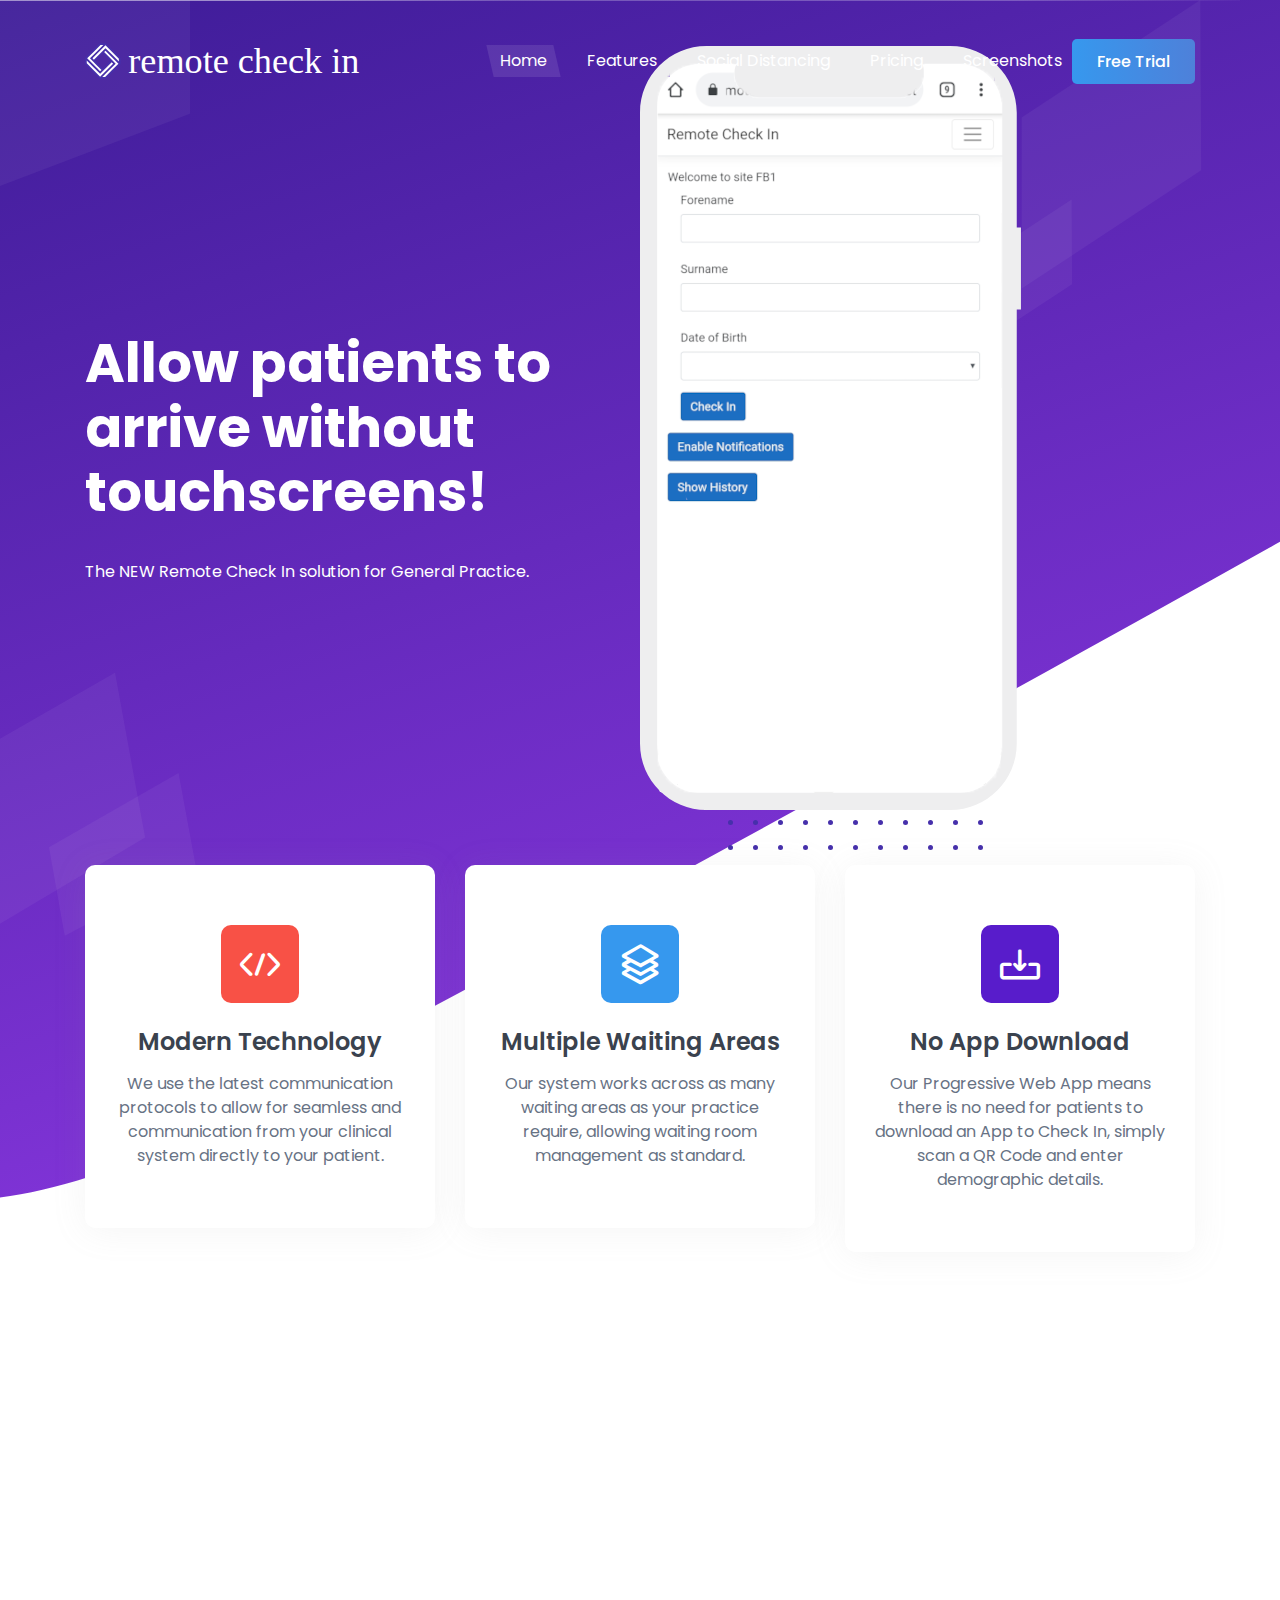
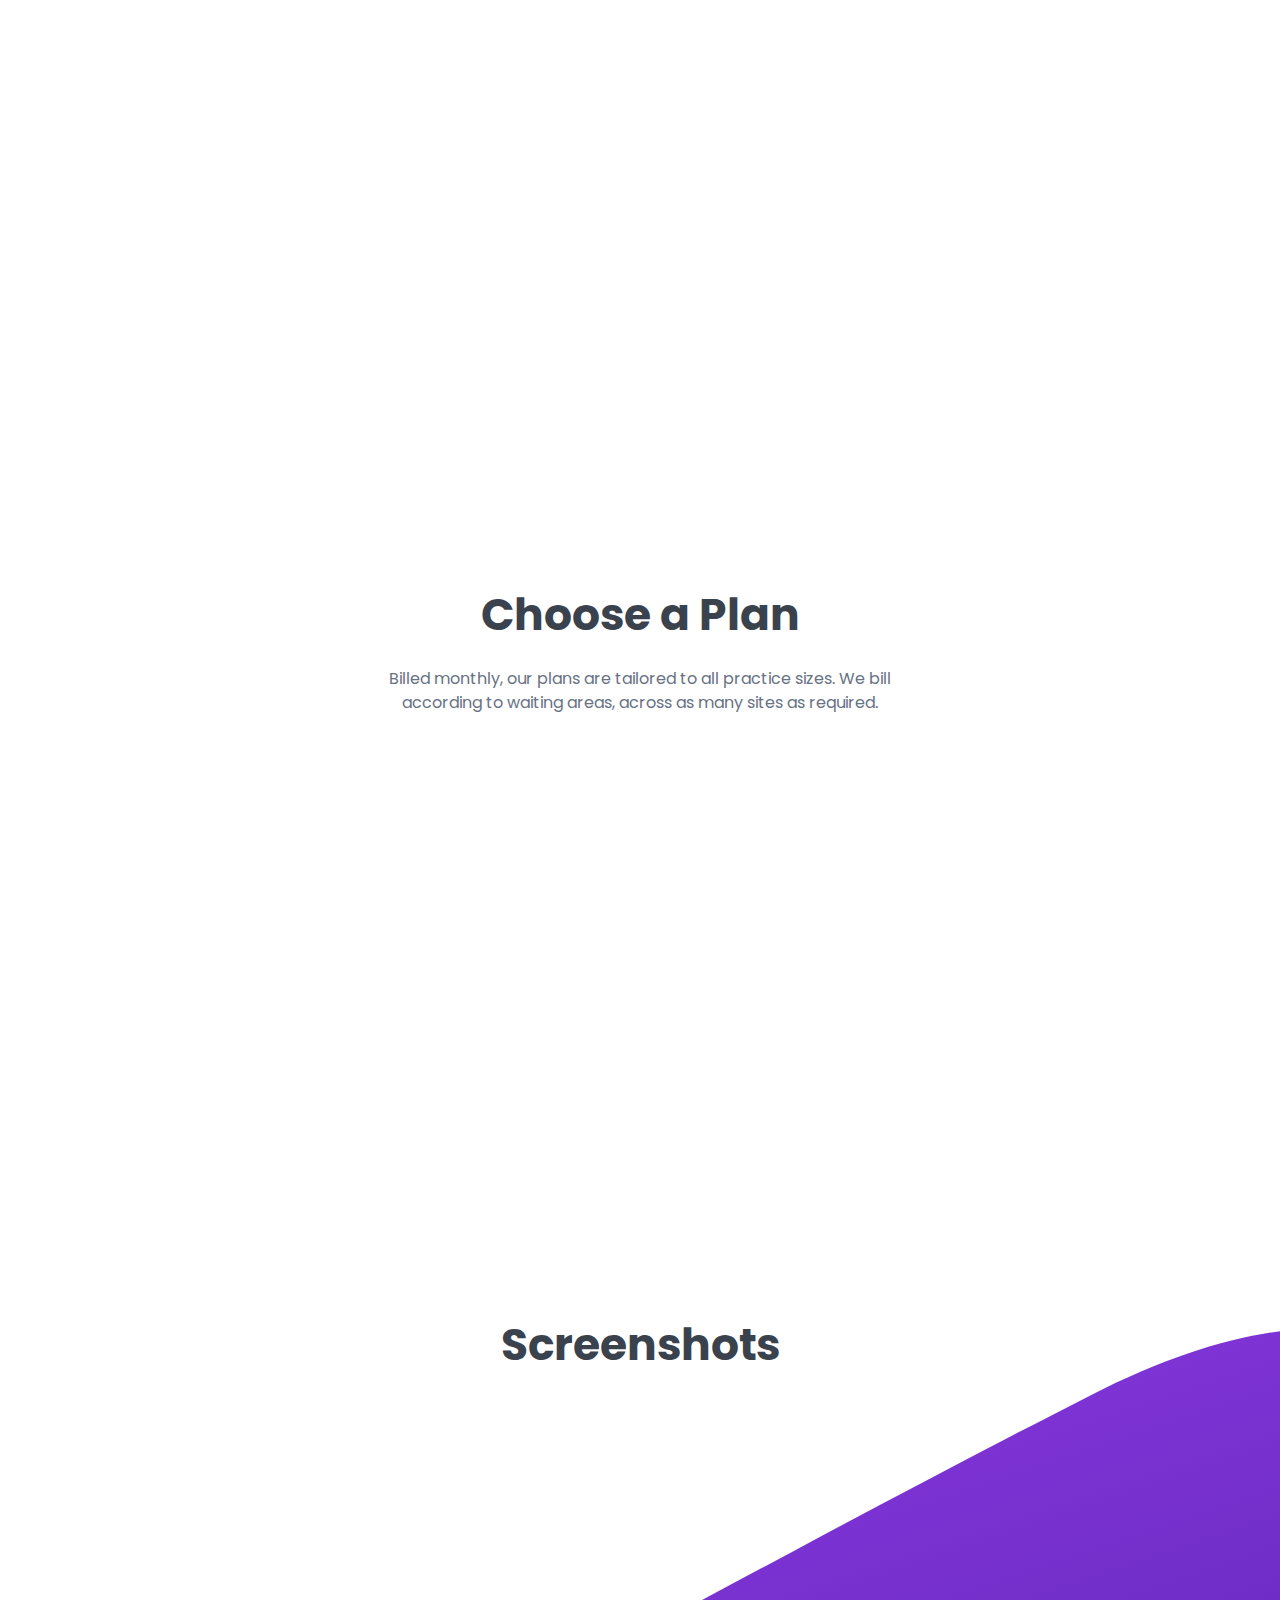
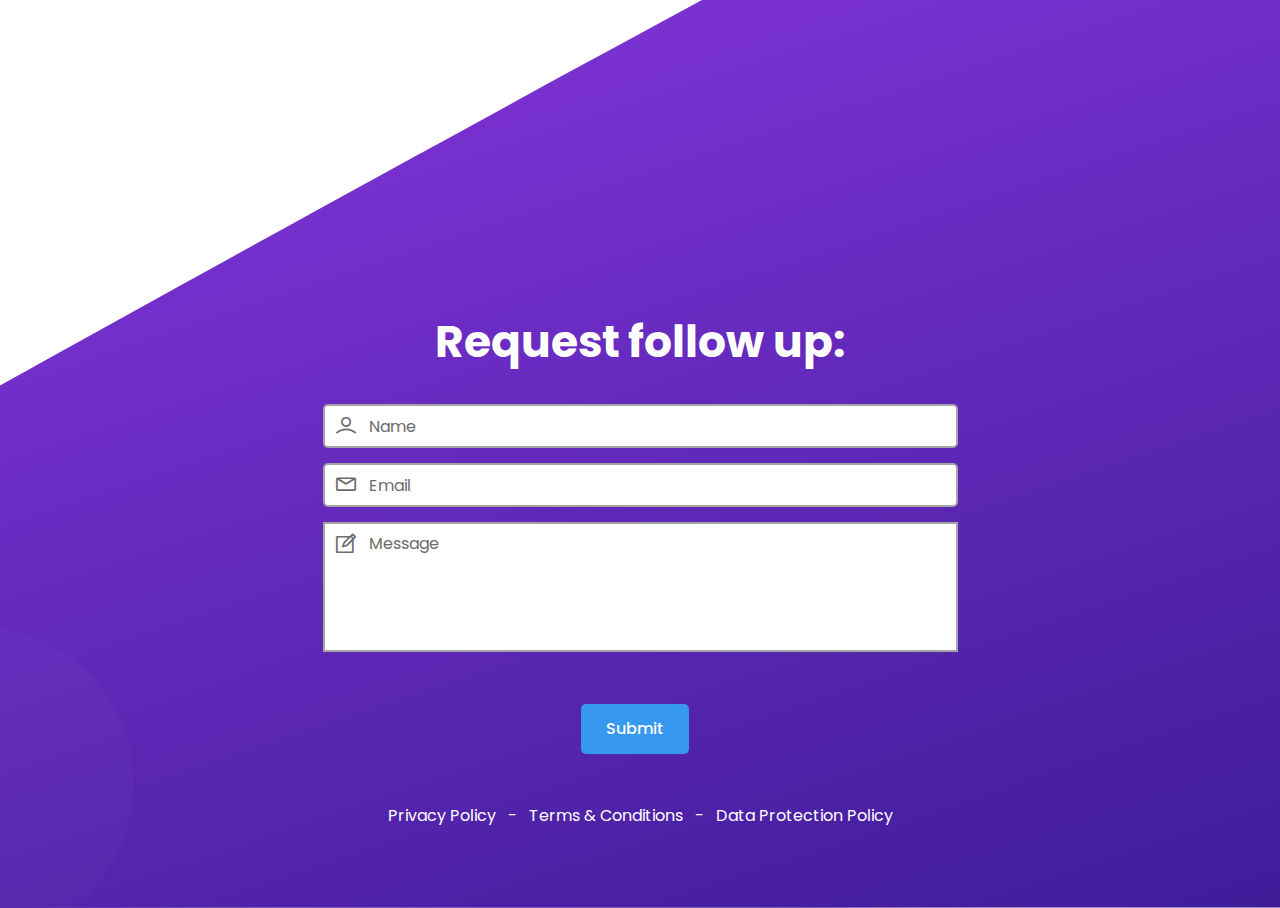
==== index.html @ 12342ebe "Free Trial Link" ====
<!doctype html>
<html class="no-js" lang="en">

<head>
    <meta charset="utf-8">

    <!--====== Title ======-->
    <title>Remote Check In</title>

    <meta name="description" content="">
    <meta name="viewport" content="width=device-width, initial-scale=1">

    <!--====== Favicon Icon ======-->
    <link rel="shortcut icon" href="assets/images/favicon.png" type="image/png">



    <!--====== Animate CSS ======-->
    <link rel="stylesheet" href="assets/css/animate.css">



    <!--====== Line Icons CSS ======-->
    <link rel="stylesheet" href="assets/css/LineIcons.css">

    <!--====== Bootstrap CSS ======-->
    <link rel="stylesheet" href="assets/css/bootstrap.4.5.2.min.css">

    <!--====== Default CSS ======-->
    <link rel="stylesheet" href="assets/css/default.css">

    <!--====== Style CSS ======-->
    <link rel="stylesheet" href="assets/css/style.css">

</head>

<body>
    <!--[if IE]>
      <p class="browserupgrade">You are using an <strong>outdated</strong> browser. Please <a href="https://browsehappy.com/">upgrade your browser</a> to improve your experience and security.</p>
    <![endif]-->
    <!--====== PRELOADER PART START ======-->

    <div class="preloader">
        <div class="loader">
            <div class="ytp-spinner">
                <div class="ytp-spinner-container">
                    <div class="ytp-spinner-rotator">
                        <div class="ytp-spinner-left">
                            <div class="ytp-spinner-circle"></div>
                        </div>
                        <div class="ytp-spinner-right">
                            <div class="ytp-spinner-circle"></div>
                        </div>
                    </div>
                </div>
            </div>
        </div>
    </div>

    <!--====== PRELOADER PART ENDS ======-->
    <!--====== HEADER PART START ======-->

    <section class="header_area">
        <div class="header_navbar">
            <div class="container">
                <div class="row">
                    <div class="col-lg-12">
                        <nav class="navbar navbar-expand-lg">
                            <a class="navbar-brand" href="index.html">
                                <img src="assets/images/LogoH_W.svg" alt="Logo">
                            </a>
                            <button class="navbar-toggler" type="button" data-toggle="collapse" data-target="#navbarSupportedContent" aria-controls="navbarSupportedContent" aria-expanded="false" aria-label="Toggle navigation">
                                <span class="toggler-icon"></span>
                                <span class="toggler-icon"></span>
                                <span class="toggler-icon"></span>
                            </button>

                            <div class="collapse navbar-collapse sub-menu-bar" id="navbarSupportedContent">
                                <ul id="nav" class="navbar-nav ml-auto">
                                    <li class="nav-item active">
                                        <a class="page-scroll" href="#home">Home</a>
                                    </li>
                                    <li class="nav-item">
                                        <a class="page-scroll" href="#features">Features</a>
                                    </li>
					                <li class="nav-item">
					                    <a class="page-scroll" href="#about">Social Distancing</a>
					                </li>
                                    <li class="nav-item">
                                        <a class="page-scroll" href="#pricing">Pricing</a>
                                    </li>
                                    <li class="nav-item">
                                        <a class="page-scroll" href="#blog">Screenshots</a>
                                    </li>
                                </ul>
                            </div> <!-- navbar collapse -->
                            <div class="navbar-btn d-none d-sm-inline-block">
                                <a class="main-btn" data-scroll-nav="0" href="https://signup.remotecheckin.co.uk" rel="nofollow">Free Trial</a>
                            </div>
                        </nav> <!-- navbar -->
                    </div>
                </div> <!-- row -->
            </div> <!-- container -->
        </div> <!-- header navbar -->

        <div id="home" class="header_hero d-lg-flex align-items-center">
            <img class="shape shape-1" src="assets/images/shape-1.svg" alt="shape">
            <img class="shape shape-2" src="assets/images/shape-2.svg" alt="shape">
            <img class="shape shape-3" src="assets/images/shape-3.svg" alt="shape">

            <div class="container">
                <div class="row align-items-center">
                    <div class="col-lg-6">
                        <div class="header_hero_content mt-45">
                            <h2 class="header_title wow fadeInLeftBig" data-wow-duration="1.3s" data-wow-delay="0.2s">Allow patients to arrive without touchscreens!</h2>
                            <p class="wow fadeInLeftBig" data-wow-duration="1.3s" data-wow-delay="0.6s">The NEW Remote Check In solution for General Practice.</p>
                        </div> <!-- header hero content -->
                    </div>
                </div> <!-- row -->
            </div> <!-- container -->
            <div class="header_image d-flex align-items-end">
                <div class="image wow fadeInRightBig" data-wow-duration="1.3s" data-wow-delay="1.8s">
                    <img src="assets/images/header_app.png" alt="header App">
                    <img src="assets/images/dots.svg" alt="dots" class="dots">
                </div> <!-- image -->
            </div> <!-- header image -->
        </div> <!-- header hero -->
    </section>

    <!--====== HEADER PART ENDS ======-->
    <!--====== FEATURES PART START ======-->

    <section id="features" class="features_area pt-35 pb-80">
        <div class="container">
            <div class="row justify-content-center">
                <div class="col-lg-4 col-md-7 col-sm-8">
                    <div class="single_features mt-30 features_1 text-center wow fadeInUp" data-wow-duration="1.3s" data-wow-delay="0.2s">
                        <div class="features_icon">
                            <i class="lni lni-code"></i>
                        </div>
                        <div class="features_content">
                            <h4 class="features_title">Modern Technology</h4>
                            <p>We use the latest communication protocols to allow for seamless and communication from your clinical system directly to your patient.</p>
                        </div>
                    </div> <!-- single featuresow -->
                </div>
                <div class="col-lg-4 col-md-7 col-sm-8">
                    <div class="single_features mt-30 features_2 text-center wow fadeInUp" data-wow-duration="1.3s" data-wow-delay="0.5s">
                        <div class="features_icon">
                            <i class="lni lni-layers"></i>
                        </div>
                        <div class="features_content">
                            <h4 class="features_title">Multiple Waiting Areas</h4>
                            <p>Our system works across as many waiting areas as your practice require, allowing waiting room management as standard.</p>
                        </div>
                    </div> <!-- single featuresow -->
                </div>
                <div class="col-lg-4 col-md-7 col-sm-8">
                    <div class="single_features mt-30 features_3 text-center wow fadeInUp" data-wow-duration="1.3s" data-wow-delay="0.9s">
                        <div class="features_icon">
                            <i class="lni lni-exit-down"></i>
                        </div>
                        <div class="features_content">
                            <h4 class="features_title">No App Download</h4>
                            <p>Our Progressive Web App means there is no need for patients to download an App to Check In, simply scan a QR Code and enter demographic details.</p>
                        </div>
                    </div> <!-- single featuresow -->
                </div>
            </div> <!-- row -->
        </div> <!-- container -->
    </section>

    <!--====== FEATURES PART ENDS ======-->
    <!--====== ABOUT PART START ======-->

    <section id="about" class="about_area pt-30 pb-80">
        <div class="container">
            <div class="row align-items-center">
                <div class="col-lg-6 col-md-9">
                    <div class="about_image mt-50 wow fadeInRightBig" data-wow-duration="1.3s" data-wow-delay="0.5s">
                        <img class="image" src="assets/images/about.png" alt="about">
                        <img class="dots" src="assets/images/dots.svg" alt="dots">
                    </div>
                </div>
                <div class="col-lg-6">
                    <div class="about_content mt-45 wow fadeInLeftBig" data-wow-duration="1.3s" data-wow-delay="0.5s">
                        <div class="section_title">
                            <h4 class="title">Advanced Social Distancing</h4>
                            <p>Our system allows patients to arrive for their appointments without touching a screen or speaking face-to-face with your reception team. We can allow patients to arrive from the comfort of their car via their mobile phone. Invite them into your waiting areas, only when they're the next patient in line to be seen!</p>
                        </div>
                    </div>
                </div>
            </div>
        </div>
    </section>

    <!--====== ABOUT PART ENDS ======-->
    <!--====== PRICNG PART START ======-->

    <section id="pricing" class="pricing_area mt-80 pt-75 pb-80">
        <div class="container">
            <div class="row justify-content-center">
                <div class="col-lg-6">
                    <div class="section_title text-center pb-25">
                        <h4 class="title">Choose a Plan</h4>
                        <p>Billed monthly, our plans are tailored to all practice sizes. We bill according to waiting areas, across as many sites as required.</p>
                    </div> <!-- section title -->
                </div>
            </div> <!-- row -->
            <div class="row justify-content-center">
                <div class="col-lg-4 col-md-8 col-sm-10">
                    <div class="single_pricing text-center pricing_color_1 mt-30 wow fadeInUp" data-wow-duration="1.3s" data-wow-delay="0.2s">
                        <div class="pricing_top_bar">
                            <h5 class="pricing_title">1 Area</h5>
                            <i class="lni lni-coffee-cup"></i>
                            <span class="price">£50/month</span>
                        </div>
                        <div class="pricing_btn">
                            <a href="#" class="main-btn main-btn-2">Get Started</a>
                        </div>
                    </div>  <!-- single pricing -->
                </div>
                <div class="col-lg-4 col-md-8 col-sm-10">
                    <div class="single_pricing text-center pricing_color_2 mt-30 wow fadeInUp" data-wow-duration="1.3s" data-wow-delay="0.5s">
                        <div class="pricing_top_bar">
                            <h5 class="pricing_title">3 Areas</h5>
                            <i class="lni lni-crown"></i>
                            <span class="price">£120/month</span>
                        </div>
                        <div class="pricing_btn">
                            <a href="#" class="main-btn main-btn-2">Get Started</a>
                        </div>
                    </div>  <!-- single pricing -->
                </div>
                <div class="col-lg-4 col-md-8 col-sm-10">
                    <div class="single_pricing text-center pricing_color_3 mt-30 wow fadeInUp" data-wow-duration="1.3s" data-wow-delay="0.8s">
                        <div class="pricing_top_bar">
                            <h5 class="pricing_title">>3 Areas</h5>
                            <i class="lni lni-diamond-alt"></i>
                            <span class="price">£150/month</span>
                        </div>
                        <div class="pricing_btn">
                            <a href="#" class="main-btn main-btn-2">Get Started</a>
                        </div>
                    </div>  <!-- single pricing -->
                </div>
            </div> <!-- row -->
        </div> <!-- container -->
    </section>

    <!--====== PRICNG PART ENDS ======-->
    <!--====== BLOG PART START ======-->

    <section id="blog" class="blog_area pt-80 pb-80">
        <div class="container">
            <div class="row justify-content-center">
                <div class="col-lg-6">
                    <div class="section_title text-center pb-25">
                        <h4 class="title">Screenshots</h4>
                    </div> <!-- section title -->
                </div>
            </div> <!-- row -->
            <div class="row justify-content-center">
                <div class="col-lg-4 col-md-8">
                    <div class="single_blog blog_1 mt-30 wow fadeInUp" data-wow-duration="1.3s" data-wow-delay="0.2s">
                        <div class="blog_image">
                            <img src="assets/images/blog-1.jpg" alt="blog">
                        </div>
                        <div class="blog_content">
                            <h4 class="blog_title"><a href="#">Pt Check In</a></h4>
                        </div>
                    </div> <!-- single blog -->
                </div>
                <div class="col-lg-4 col-md-8">
                    <div class="single_blog blog_1 mt-30 wow fadeInUp" data-wow-duration="1.3s" data-wow-delay="0.2s">
                        <div class="blog_image">
                            <img src="assets/images/blog-2.jpg" alt="blog">
                        </div>
                        <div class="blog_content">
                            <h4 class="blog_title"><a href="#">Pt Call In</a></h4>
                        </div>
                    </div> <!-- single blog -->
                </div>
                <div class="col-lg-4 col-md-8">
                    <div class="single_blog blog_1 mt-30 wow fadeInUp" data-wow-duration="1.3s" data-wow-delay="0.2s">
                        <div class="blog_image">
                            <img src="assets/images/blog-3.jpg" alt="blog">
                        </div>
                        <div class="blog_content">
                            <h4 class="blog_title"><a href="#">Reception Dashboard</a></h4>
                        </div>
                    </div> <!-- single blog -->
                </div>
            </div> <!-- row -->
        </div> <!-- container -->
    </section>

    <!--====== BLOG PART ENDS ======-->


    <!--====== FOOTER PART START ======-->

    <section id="footer" class="footer_area pt-75 pb-80">
        <div class="container">
            <div class="row justify-content-center">
                <div class="col-lg-7">
                    <div class="footer_subscribe text-center">
                        <h3 class="subscribe_title">Request follow up:</h3>
                        <div class="subscribe_form">
                            <form id="contact-form" action="https://mailthis.to/rci202101" method="post">
                                <div class="form-input mt-15">
                                    <div class="input-items default">
                                        <input type="text" placeholder="Name" name="name">
                                        <i class="lni lni-user"></i>
                                    </div>
                                </div> <!-- form input -->
                                <div class="form-input mt-15">
                                    <div class="input-items default">
                                        <input type="email" placeholder="Email" name="email">
                                        <i class="lni lni-envelope"></i>
                                    </div>
                                </div> <!-- form input -->
                                <div class="form-input mt-15">
                                    <div class="input-items default">
                                        <textarea placeholder="Message" name="message"></textarea>
                                        <i class="lni lni-pencil-alt"></i>
                                    </div>
                                </div> <!-- form input -->
                                <p class="form-message"></p>
                                <div class="form-input rounded-buttons mt-20">
                                    <!-- Custom email Subject -->
                                    <input type="hidden" name="_subject" value="Enquiry from Remote Check In Website">
                                    <!-- Redirect to a page after recaptcha -->
                                    <input type="hidden" name="_after" value="https://remotecheckin.github.io/rci-site">
                                    <!-- Honeypot (to catch comment spam bots) -->
                                    <input type="hidden" name="_honeypot" value="">
                                    <!-- Apply a custom confirmation message on the second step -->
                                    <input type="hidden" name="_confirmation" value="Thank you for your enquiry.">

                                    <button type="submit" class="main-btn rounded-three mt-20">Submit</button>
                                </div> <!-- form input -->
                            </form>
                        </div>  <!-- subscribe form -->
                    </div> <!-- footer subscribe -->
                    <!--
                        <div class="footer_social text-center mt-60">
                            <ul>
                                <li><a href="#"><span class="lni lni-facebook-filled"></span></a></li>
                                <li><a href="#"><span class="lni lni-twitter-original"></span></a></li>
                                <li><a href="#"><span class="lni lni-instagram-filled"></span></a></li>
                                <li><a href="#"><span class="lni lni-linkedin-original"></span></a></li>
                            </ul>
                        </div>
    -->
                    <div class="footer_copyright text-center mt-55">
                        <p><a href="Privacy.html" rel="nofollow">Privacy Policy</a>&nbsp;&nbsp;&nbsp;-&nbsp;&nbsp;&nbsp;<a href="Terms.html" rel="nofollow">Terms & Conditions</a>&nbsp;&nbsp;&nbsp;-&nbsp;&nbsp;&nbsp;<a href="Data.html" rel="nofollow">Data Protection Policy</a></p>
                    </div> <!-- copyright -->
                    
                </div>
            </div> <!-- row -->
        </div> <!-- container -->
    </section>

    <!--====== FOOTER PART ENDS ======-->
    <!--====== BACK TOP TOP PART START ======-->

    <a href="#" class="back-to-top"><i class="lni lni-chevron-up"></i></a>

    <!--====== BACK TOP TOP PART ENDS ======-->
    <!--====== PART START ======-->
    <!--
        <section class="">
            <div class="container">
                <div class="row">
                    <div class="col-lg-">

                    </div>
                </div>
            </div>
        </section>
    -->
    <!--====== PART ENDS ======-->
    <!--====== Jquery js ======-->
    <script src="assets/js/vendor/jquery-1.12.4.min.js"></script>
    <script src="assets/js/vendor/modernizr-3.7.1.min.js"></script>

    <!--====== Bootstrap js ======-->
    <script src="assets/js/popper.min.js"></script>
    <script src="assets/js/bootstrap.4.5.2.min.js"></script>


    <!--====== Scrolling Nav js ======-->
    <script src="assets/js/jquery.easing.min.js"></script>
    <script src="assets/js/scrolling-nav.js"></script>

    <!--====== wow js ======-->
    <script src="assets/js/wow.min.js"></script>

    <!--====== Main js ======-->
    <script src="assets/js/main.js"></script>

</body>

</html>
---- assets/css/default.css ----
/* Deafult Margin & Padding */
/*-- Margin Top --*/
.mt-5 {
	margin-top: 5px;
}
.mt-10 {
	margin-top: 10px;
}
.mt-15 {
	margin-top: 15px;
}
.mt-20 {
	margin-top: 20px;
}
.mt-25 {
	margin-top: 25px;
}
.mt-30 {
	margin-top: 30px;
}
.mt-35 {
	margin-top: 35px;
}
.mt-40 {
	margin-top: 40px;
}
.mt-45 {
	margin-top: 45px;
}
.mt-50 {
	margin-top: 50px;
}
.mt-55 {
	margin-top: 55px;
}
.mt-60 {
	margin-top: 60px;
}
.mt-65 {
	margin-top: 65px;
}
.mt-70 {
	margin-top: 70px;
}
.mt-75 {
	margin-top: 75px;
}
.mt-80 {
	margin-top: 80px;
}
.mt-85 {
	margin-top: 85px;
}
.mt-90 {
	margin-top: 90px;
}
.mt-95 {
	margin-top: 95px;
}
.mt-100 {
	margin-top: 100px;
}
.mt-105 {
	margin-top: 105px;
}
.mt-110 {
	margin-top: 110px;
}
.mt-115 {
	margin-top: 115px;
}
.mt-120 {
	margin-top: 120px;
}
.mt-125 {
	margin-top: 125px;
}
.mt-130 {
	margin-top: 130px;
}
.mt-135 {
	margin-top: 135px;
}
.mt-140 {
	margin-top: 140px;
}
.mt-145 {
	margin-top: 145px;
}
.mt-150 {
	margin-top: 150px;
}
.mt-155 {
	margin-top: 155px;
}
.mt-160 {
	margin-top: 160px;
}
.mt-165 {
	margin-top: 165px;
}
.mt-170 {
	margin-top: 170px;
}
.mt-175 {
	margin-top: 175px;
}
.mt-180 {
	margin-top: 180px;
}
.mt-185 {
	margin-top: 185px;
}
.mt-190 {
	margin-top: 190px;
}
.mt-195 {
	margin-top: 195px;
}
.mt-200 {
	margin-top: 200px;
}
/*-- Margin Bottom --*/

.mb-5 {
	margin-bottom: 5px;
}
.mb-10 {
	margin-bottom: 10px;
}
.mb-15 {
	margin-bottom: 15px;
}
.mb-20 {
	margin-bottom: 20px;
}
.mb-25 {
	margin-bottom: 25px;
}
.mb-30 {
	margin-bottom: 30px;
}
.mb-35 {
	margin-bottom: 35px;
}
.mb-40 {
	margin-bottom: 40px;
}
.mb-45 {
	margin-bottom: 45px;
}
.mb-50 {
	margin-bottom: 50px;
}
.mb-55 {
	margin-bottom: 55px;
}
.mb-60 {
	margin-bottom: 60px;
}
.mb-65 {
	margin-bottom: 65px;
}
.mb-70 {
	margin-bottom: 70px;
}
.mb-75 {
	margin-bottom: 75px;
}
.mb-80 {
	margin-bottom: 80px;
}
.mb-85 {
	margin-bottom: 85px;
}
.mb-90 {
	margin-bottom: 90px;
}
.mb-95 {
	margin-bottom: 95px;
}
.mb-100 {
	margin-bottom: 100px;
}
.mb-105 {
	margin-bottom: 105px;
}
.mb-110 {
	margin-bottom: 110px;
}
.mb-115 {
	margin-bottom: 115px;
}
.mb-120 {
	margin-bottom: 120px;
}
.mb-125 {
	margin-bottom: 125px;
}
.mb-130 {
	margin-bottom: 130px;
}
.mb-135 {
	margin-bottom: 135px;
}
.mb-140 {
	margin-bottom: 140px;
}
.mb-145 {
	margin-bottom: 145px;
}
.mb-150 {
	margin-bottom: 150px;
}
.mb-155 {
	margin-bottom: 155px;
}
.mb-160 {
	margin-bottom: 160px;
}
.mb-165 {
	margin-bottom: 165px;
}
.mb-170 {
	margin-bottom: 170px;
}
.mb-175 {
	margin-bottom: 175px;
}
.mb-180 {
	margin-bottom: 180px;
}
.mb-185 {
	margin-bottom: 185px;
}
.mb-190 {
	margin-bottom: 190px;
}
.mb-195 {
	margin-bottom: 195px;
}
.mb-200 {
	margin-bottom: 200px;
}
/*-- margin left --*/
.ml-5 {
	margin-left: 5px;
}
.ml-10 {
	margin-left: 10px;
}
.ml-15 {
	margin-left: 15px;
}
.ml-20 {
	margin-left: 20px;
}
.ml-25 {
	margin-left: 25px;
}
.ml-30 {
	margin-left: 30px;
}
.ml-35 {
	margin-left: 35px;
}
.ml-40 {
	margin-left: 40px;
}
.ml-45 {
	margin-left: 45px;
}
.ml-50 {
	margin-left: 50px;
}
.ml-55 {
	margin-left: 55px;
}
.ml-60 {
	margin-left: 60px;
}
.ml-65 {
	margin-left: 65px;
}
.ml-70 {
	margin-left: 70px;
}
.ml-75 {
	margin-left: 75px;
}
.ml-80 {
	margin-left: 80px;
}
.ml-85 {
	margin-left: 85px;
}
.ml-90 {
	margin-left: 90px;
}
.ml-95 {
	margin-left: 95px;
}
.ml-100 {
	margin-left: 100px;
}
.ml-105 {
	margin-left: 105px;
}
.ml-110 {
	margin-left: 110px;
}
.ml-115 {
	margin-left: 115px;
}
.ml-120 {
	margin-left: 120px;
}
.ml-125 {
	margin-left: 125px;
}
.ml-130 {
	margin-left: 130px;
}
.ml-135 {
	margin-left: 135px;
}
.ml-140 {
	margin-left: 140px;
}
.ml-145 {
	margin-left: 145px;
}
.ml-150 {
	margin-left: 150px;
}
.ml-155 {
	margin-left: 155px;
}
.ml-160 {
	margin-left: 160px;
}
.ml-165 {
	margin-left: 165px;
}
.ml-170 {
	margin-left: 170px;
}
.ml-175 {
	margin-left: 175px;
}
.ml-180 {
	margin-left: 180px;
}
.ml-185 {
	margin-left: 185px;
}
.ml-190 {
	margin-left: 190px;
}
.ml-195 {
	margin-left: 195px;
}
.ml-200 {
	margin-left: 200px;
}
/*-- margin right --*/
.mr-5 {
	margin-right: 5px;
}
.mr-10 {
	margin-right: 10px;
}
.mr-15 {
	margin-right: 15px;
}
.mr-20 {
	margin-right: 20px;
}
.mr-25 {
	margin-right: 25px;
}
.mr-30 {
	margin-right: 30px;
}
.mr-35 {
	margin-right: 35px;
}
.mr-40 {
	margin-right: 40px;
}
.mr-45 {
	margin-right: 45px;
}
.mr-50 {
	margin-right: 50px;
}
.mr-55 {
	margin-right: 55px;
}
.mr-60 {
	margin-right: 60px;
}
.mr-65 {
	margin-right: 65px;
}
.mr-70 {
	margin-right: 70px;
}
.mr-75 {
	margin-right: 75px;
}
.mr-80 {
	margin-right: 80px;
}
.mr-85 {
	margin-right: 85px;
}
.mr-90 {
	margin-right: 90px;
}
.mr-95 {
	margin-right: 95px;
}
.mr-100 {
	margin-right: 100px;
}
.mr-105 {
	margin-right: 105px;
}
.mr-110 {
	margin-right: 110px;
}
.mr-115 {
	margin-right: 115px;
}
.mr-120 {
	margin-right: 120px;
}
.mr-125 {
	margin-right: 125px;
}
.mr-130 {
	margin-right: 130px;
}
.mr-135 {
	margin-right: 135px;
}
.mr-140 {
	margin-right: 140px;
}
.mr-145 {
	margin-right: 145px;
}
.mr-150 {
	margin-right: 150px;
}
.mr-155 {
	margin-right: 155px;
}
.mr-160 {
	margin-right: 160px;
}
.mr-165 {
	margin-right: 165px;
}
.mr-170 {
	margin-right: 170px;
}
.mr-175 {
	margin-right: 175px;
}
.mr-180 {
	margin-right: 180px;
}
.mr-185 {
	margin-right: 185px;
}
.mr-190 {
	margin-right: 190px;
}
.mr-195 {
	margin-right: 195px;
}
.mr-200 {
	margin-right: 200px;
}


/*-- Padding Top --*/

.pt-5 {
	padding-top: 5px;
}
.pt-10 {
	padding-top: 10px;
}
.pt-15 {
	padding-top: 15px;
}
.pt-20 {
	padding-top: 20px;
}
.pt-25 {
	padding-top: 25px;
}
.pt-30 {
	padding-top: 30px;
}
.pt-35 {
	padding-top: 35px;
}
.pt-40 {
	padding-top: 40px;
}
.pt-45 {
	padding-top: 45px;
}
.pt-50 {
	padding-top: 50px;
}
.pt-55 {
	padding-top: 55px;
}
.pt-60 {
	padding-top: 60px;
}
.pt-65 {
	padding-top: 65px;
}
.pt-70 {
	padding-top: 70px;
}
.pt-75 {
	padding-top: 75px;
}
.pt-80 {
	padding-top: 80px;
}
.pt-85 {
	padding-top: 85px;
}
.pt-90 {
	padding-top: 90px;
}
.pt-95 {
	padding-top: 95px;
}
.pt-100 {
	padding-top: 100px;
}
.pt-105 {
	padding-top: 105px;
}
.pt-110 {
	padding-top: 110px;
}
.pt-115 {
	padding-top: 115px;
}
.pt-120 {
	padding-top: 120px;
}
.pt-125 {
	padding-top: 125px;
}
.pt-130 {
	padding-top: 130px;
}
.pt-135 {
	padding-top: 135px;
}
.pt-140 {
	padding-top: 140px;
}
.pt-145 {
	padding-top: 145px;
}
.pt-150 {
	padding-top: 150px;
}
.pt-155 {
	padding-top: 155px;
}
.pt-160 {
	padding-top: 160px;
}
.pt-165 {
	padding-top: 165px;
}
.pt-170 {
	padding-top: 170px;
}
.pt-175 {
	padding-top: 175px;
}
.pt-180 {
	padding-top: 180px;
}
.pt-185 {
	padding-top: 185px;
}
.pt-190 {
	padding-top: 190px;
}
.pt-195 {
	padding-top: 195px;
}
.pt-200 {
	padding-top: 200px;
}
/*-- Padding Bottom --*/

.pb-5 {
	padding-bottom: 5px;
}
.pb-10 {
	padding-bottom: 10px;
}
.pb-15 {
	padding-bottom: 15px;
}
.pb-20 {
	padding-bottom: 20px;
}
.pb-25 {
	padding-bottom: 25px;
}
.pb-30 {
	padding-bottom: 30px;
}
.pb-35 {
	padding-bottom: 35px;
}
.pb-40 {
	padding-bottom: 40px;
}
.pb-45 {
	padding-bottom: 45px;
}
.pb-50 {
	padding-bottom: 50px;
}
.pb-55 {
	padding-bottom: 55px;
}
.pb-60 {
	padding-bottom: 60px;
}
.pb-65 {
	padding-bottom: 65px;
}
.pb-70 {
	padding-bottom: 70px;
}
.pb-75 {
	padding-bottom: 75px;
}
.pb-80 {
	padding-bottom: 80px;
}
.pb-85 {
	padding-bottom: 85px;
}
.pb-90 {
	padding-bottom: 90px;
}
.pb-95 {
	padding-bottom: 95px;
}
.pb-100 {
	padding-bottom: 100px;
}
.pb-105 {
	padding-bottom: 105px;
}
.pb-110 {
	padding-bottom: 110px;
}
.pb-115 {
	padding-bottom: 115px;
}
.pb-120 {
	padding-bottom: 120px;
}
.pb-125 {
	padding-bottom: 125px;
}
.pb-130 {
	padding-bottom: 130px;
}
.pb-135 {
	padding-bottom: 135px;
}
.pb-140 {
	padding-bottom: 140px;
}
.pb-145 {
	padding-bottom: 145px;
}
.pb-150 {
	padding-bottom: 150px;
}
.pb-155 {
	padding-bottom: 155px;
}
.pb-160 {
	padding-bottom: 160px;
}
.pb-165 {
	padding-bottom: 165px;
}
.pb-170 {
	padding-bottom: 170px;
}
.pb-175 {
	padding-bottom: 175px;
}
.pb-180 {
	padding-bottom: 180px;
}
.pb-185 {
	padding-bottom: 185px;
}
.pb-190 {
	padding-bottom: 190px;
}
.pb-195 {
	padding-bottom: 195px;
}
.pb-200 {
	padding-bottom: 200px;
}

/*-- Padding left --*/

.pl-0 {
	padding-left: 0px;
}
.pl-5 {
	padding-left: 5px;
}
.pl-10 {
	padding-left: 10px;
}
.pl-15 {
	padding-left: 15px;
}
.pl-20 {
	padding-left: 20px;
}
.pl-25 {
	padding-left: 25px;
}
.pl-30 {
	padding-left: 30px;
}
.pl-35 {
	padding-left: 35px;
}
.pl-40 {
	padding-left: 40px;
}
.pl-45 {
	padding-left: 45px;
}
.pl-50 {
	padding-left: 50px;
}
.pl-55 {
	padding-left: 55px;
}
.pl-60 {
	padding-left: 60px;
}
.pl-65 {
	padding-left: 65px;
}
.pl-70 {
	padding-left: 70px;
}
.pl-75 {
	padding-left: 75px;
}
.pl-80 {
	padding-left: 80px;
}
.pl-85 {
	padding-left: 85px;
}
.pl-90 {
	padding-left: 90px;
}
.pl-100 {
	padding-left: 100px;
}
.pl-105 {
	padding-left: 105px;
}
.pl-110 {
	padding-left: 110px;
}
.pl-115 {
	padding-left: 115px;
}
.pl-120 {
	padding-left: 120px;
}
.pl-125 {
	padding-left: 125px;
}
/*-- Padding right --*/

.pr-0 {
	padding-right: 0px;
}
.pr-5 {
	padding-right: 5px;
}
.pr-10 {
	padding-right: 10px;
}
.pr-15 {
	padding-right: 15px;
}
.pr-20 {
	padding-right: 20px;
}
.pr-25 {
	padding-right: 25px;
}
.pr-30 {
	padding-right: 30px;
}
.pr-35 {
	padding-right: 35px;
}
.pr-40 {
	padding-right: 40px;
}
.pr-45 {
	padding-right: 45px;
}
.pr-50 {
	padding-right: 50px;
}
.pr-55 {
	padding-right: 55px;
}
.pr-60 {
	padding-right: 60px;
}
.pr-65 {
	padding-right: 65px;
}
.pr-70 {
	padding-right: 70px;
}
.pr-75 {
	padding-right: 75px;
}
.pr-80 {
	padding-right: 80px;
}
.pr-85 {
	padding-right: 85px;
}
.pr-90 {
	padding-right: 90px;
}
.pr-95 {
	padding-right: 95px;
}
.pr-100 {
	padding-right: 100px;
}
.pr-105 {
	padding-right: 105px;
}
/* Background Color */

.gray-bg {
	background: #f6f6f6;
}
.white-bg {
	background: #fff;
}
.black-bg {
	background: #222;
}
/* Color */

.white {
	color: #fff;
}
.black {
	color: #222;
}
/* black overlay */

[data-overlay] {
	position: relative;
}
[data-overlay]::before {
	background: #000 none repeat scroll 0 0;
	content: "";
	height: 100%;
	left: 0;
	position: absolute;
	top: 0;
	width: 100%;
	z-index: 1;
}
[data-overlay="3"]::before {
	opacity: 0.3;
}
[data-overlay="4"]::before {
	opacity: 0.4;
}
[data-overlay="5"]::before {
	opacity: 0.5;
}
[data-overlay="6"]::before {
	opacity: 0.6;
}
[data-overlay="7"]::before {
	opacity: 0.7;
}
[data-overlay="8"]::before {
	opacity: 0.8;
}
[data-overlay="9"]::before {
	opacity: 0.9;
}
---- assets/css/style.css ----
/*-----------------------------------------------------------------------------------

    Template Name: Advanced App Landing Page Template
    Author: UIdeck
    Version: 1.0

-----------------------------------------------------------------------------------

    CSS INDEX
    ===================

    01. Theme default CSS
	02. Header
    03. Hero
	04. Footer

-----------------------------------------------------------------------------------*/
/*===========================
      01.COMMON css 
===========================*/
@import url("https://fonts.googleapis.com/css?family=Poppins:300,400,500,600,700&display=swap");
body {
  font-family: "Poppins", sans-serif;
  font-weight: normal;
  font-style: normal;
  color: #677284;
}

* {
  margin: 0;
  padding: 0;
  -webkit-box-sizing: border-box;
  box-sizing: border-box;
}

img {
  max-width: 100%;
}

a:focus,
input:focus,
textarea:focus,
button:focus {
  text-decoration: none;
  outline: none;
}

a:focus,
a:hover {
  text-decoration: none;
}

i,
span,
a {
  display: inline-block;
}

audio,
canvas,
iframe,
img,
svg,
video {
  vertical-align: middle;
}

h1,
h2,
h3,
h4,
h5,
h6 {
  font-family: "Poppins", sans-serif;
  font-weight: 700;
  color: #3A424E;
  margin: 0px;
}

h1 {
  font-size: 48px;
}

h2 {
  font-size: 36px;
}

h3 {
  font-size: 28px;
}

h4 {
  font-size: 22px;
}

h5 {
  font-size: 18px;
}

h6 {
  font-size: 16px;
}

ul, ol {
  margin: 0px;
  padding: 0px;
  list-style-type: none;
}

p {
  font-size: 16px;
  font-weight: 400;
  line-height: 24px;
  color: #677284;
  margin: 0px;
}

.bg_cover {
  background-position: center center;
  background-size: cover;
  background-repeat: no-repeat;
  width: 100%;
  height: 100%;
}

/*===== All Button Style =====*/
.main-btn {
  display: inline-block;
  font-weight: 500;
  text-align: center;
  white-space: nowrap;
  vertical-align: middle;
  -webkit-user-select: none;
  -moz-user-select: none;
  -ms-user-select: none;
  user-select: none;
  border: 0;
  padding: 0 25px;
  font-size: 16px;
  height: 55px;
  line-height: 55px;
  border-radius: 5px;
  color: #fff;
  cursor: pointer;
  z-index: 5;
  -webkit-transition: all 0.4s ease-out 0s;
  transition: all 0.4s ease-out 0s;
  background-color: #3698EE;
}

@media (max-width: 767px) {
  .main-btn {
    padding: 0 15px;
    height: 45px;
    line-height: 45px;
    font-size: 14px;
  }
}

.main-btn:hover {
  background-color: rgba(54, 152, 238, 0.8);
  color: #fff;
  -webkit-box-shadow: 0 5px 15px rgba(0, 0, 0, 0.2);
  box-shadow: 0 5px 15px rgba(0, 0, 0, 0.2);
}

.main-btn.main-btn-2 {
  background-color: transparent;
  color: #fff;
  border: 2px solid #fff;
  line-height: 53px;
}

@media (max-width: 767px) {
  .main-btn.main-btn-2 {
    line-height: 41px;
  }
}

.main-btn.main-btn-2:hover {
  -webkit-box-shadow: 0 5px 15px rgba(0, 0, 0, 0.2);
  box-shadow: 0 5px 15px rgba(0, 0, 0, 0.2);
}

/*===== All Section Title Style =====*/
.section_title .title {
  font-size: 44px;
  font-weight: 700;
}

@media (max-width: 767px) {
  .section_title .title {
    font-size: 32px;
  }
}

.section_title p {
  margin-top: 25px;
}

/*===== All Slick Slide Outline Style =====*/
.slick-slide {
  outline: 0;
}

/*===== All Preloader Style =====*/
.preloader {
  /* Body Overlay */
  position: fixed;
  top: 0;
  left: 0;
  display: table;
  height: 100%;
  width: 100%;
  /* Change Background Color */
  background: #fff;
  z-index: 99999;
}

.preloader .loader {
  display: table-cell;
  vertical-align: middle;
  text-align: center;
}

.preloader .loader .ytp-spinner {
  position: absolute;
  left: 50%;
  top: 50%;
  width: 64px;
  margin-left: -32px;
  z-index: 18;
  pointer-events: none;
}

.preloader .loader .ytp-spinner .ytp-spinner-container {
  pointer-events: none;
  position: absolute;
  width: 100%;
  padding-bottom: 100%;
  top: 50%;
  left: 50%;
  margin-top: -50%;
  margin-left: -50%;
  -webkit-animation: ytp-spinner-linspin 1568.2353ms linear infinite;
  animation: ytp-spinner-linspin 1568.2353ms linear infinite;
}

.preloader .loader .ytp-spinner .ytp-spinner-container .ytp-spinner-rotator {
  position: absolute;
  width: 100%;
  height: 100%;
  -webkit-animation: ytp-spinner-easespin 5332ms cubic-bezier(0.4, 0, 0.2, 1) infinite both;
  animation: ytp-spinner-easespin 5332ms cubic-bezier(0.4, 0, 0.2, 1) infinite both;
}

.preloader .loader .ytp-spinner .ytp-spinner-container .ytp-spinner-rotator .ytp-spinner-left {
  position: absolute;
  top: 0;
  left: 0;
  bottom: 0;
  overflow: hidden;
  right: 50%;
}

.preloader .loader .ytp-spinner .ytp-spinner-container .ytp-spinner-rotator .ytp-spinner-right {
  position: absolute;
  top: 0;
  right: 0;
  bottom: 0;
  overflow: hidden;
  left: 50%;
}

.preloader .loader .ytp-spinner-circle {
  -webkit-box-sizing: border-box;
          box-sizing: border-box;
  position: absolute;
  width: 200%;
  height: 100%;
  border-style: solid;
  /* Spinner Color */
  border-color: #3698EE #3698EE #F7F8F9;
  border-radius: 50%;
  border-width: 6px;
}

.preloader .loader .ytp-spinner-left .ytp-spinner-circle {
  left: 0;
  right: -100%;
  border-right-color: #F7F8F9;
  -webkit-animation: ytp-spinner-left-spin 1333ms cubic-bezier(0.4, 0, 0.2, 1) infinite both;
  animation: ytp-spinner-left-spin 1333ms cubic-bezier(0.4, 0, 0.2, 1) infinite both;
}

.preloader .loader .ytp-spinner-right .ytp-spinner-circle {
  left: -100%;
  right: 0;
  border-left-color: #F7F8F9;
  -webkit-animation: ytp-right-spin 1333ms cubic-bezier(0.4, 0, 0.2, 1) infinite both;
  animation: ytp-right-spin 1333ms cubic-bezier(0.4, 0, 0.2, 1) infinite both;
}

/* Preloader Animations */
@-webkit-keyframes ytp-spinner-linspin {
  to {
    -webkit-transform: rotate(360deg);
    transform: rotate(360deg);
  }
}

@keyframes ytp-spinner-linspin {
  to {
    -webkit-transform: rotate(360deg);
    transform: rotate(360deg);
  }
}

@-webkit-keyframes ytp-spinner-easespin {
  12.5% {
    -webkit-transform: rotate(135deg);
    transform: rotate(135deg);
  }
  25% {
    -webkit-transform: rotate(270deg);
    transform: rotate(270deg);
  }
  37.5% {
    -webkit-transform: rotate(405deg);
    transform: rotate(405deg);
  }
  50% {
    -webkit-transform: rotate(540deg);
    transform: rotate(540deg);
  }
  62.5% {
    -webkit-transform: rotate(675deg);
    transform: rotate(675deg);
  }
  75% {
    -webkit-transform: rotate(810deg);
    transform: rotate(810deg);
  }
  87.5% {
    -webkit-transform: rotate(945deg);
    transform: rotate(945deg);
  }
  to {
    -webkit-transform: rotate(1080deg);
    transform: rotate(1080deg);
  }
}

@keyframes ytp-spinner-easespin {
  12.5% {
    -webkit-transform: rotate(135deg);
    transform: rotate(135deg);
  }
  25% {
    -webkit-transform: rotate(270deg);
    transform: rotate(270deg);
  }
  37.5% {
    -webkit-transform: rotate(405deg);
    transform: rotate(405deg);
  }
  50% {
    -webkit-transform: rotate(540deg);
    transform: rotate(540deg);
  }
  62.5% {
    -webkit-transform: rotate(675deg);
    transform: rotate(675deg);
  }
  75% {
    -webkit-transform: rotate(810deg);
    transform: rotate(810deg);
  }
  87.5% {
    -webkit-transform: rotate(945deg);
    transform: rotate(945deg);
  }
  to {
    -webkit-transform: rotate(1080deg);
    transform: rotate(1080deg);
  }
}

@-webkit-keyframes ytp-spinner-left-spin {
  0% {
    -webkit-transform: rotate(130deg);
    transform: rotate(130deg);
  }
  50% {
    -webkit-transform: rotate(-5deg);
    transform: rotate(-5deg);
  }
  to {
    -webkit-transform: rotate(130deg);
    transform: rotate(130deg);
  }
}

@keyframes ytp-spinner-left-spin {
  0% {
    -webkit-transform: rotate(130deg);
    transform: rotate(130deg);
  }
  50% {
    -webkit-transform: rotate(-5deg);
    transform: rotate(-5deg);
  }
  to {
    -webkit-transform: rotate(130deg);
    transform: rotate(130deg);
  }
}

@-webkit-keyframes ytp-right-spin {
  0% {
    -webkit-transform: rotate(-130deg);
    transform: rotate(-130deg);
  }
  50% {
    -webkit-transform: rotate(5deg);
    transform: rotate(5deg);
  }
  to {
    -webkit-transform: rotate(-130deg);
    transform: rotate(-130deg);
  }
}

@keyframes ytp-right-spin {
  0% {
    -webkit-transform: rotate(-130deg);
    transform: rotate(-130deg);
  }
  50% {
    -webkit-transform: rotate(5deg);
    transform: rotate(5deg);
  }
  to {
    -webkit-transform: rotate(-130deg);
    transform: rotate(-130deg);
  }
}

/*===========================
        02.HEADER css 
===========================*/
/*===== NAVBAR =====*/
.header_navbar {
  position: absolute;
  top: 0;
  left: 0;
  width: 100%;
  z-index: 99;
  -webkit-transition: all 0.3s ease-out 0s;
  transition: all 0.3s ease-out 0s;
}

.sticky {
  position: fixed;
  z-index: 999;
  background-color: #fff;
  -webkit-box-shadow: 0px 20px 50px 0px rgba(0, 0, 0, 0.05);
  box-shadow: 0px 20px 50px 0px rgba(0, 0, 0, 0.05);
  -webkit-transition: all 0.3s ease-out 0s;
  transition: all 0.3s ease-out 0s;
}

.sticky .navbar {
  padding: 10px 0;
}

.navbar {
  padding: 25px 0;
  border-radius: 5px;
  position: relative;
  -webkit-transition: all 0.3s ease-out 0s;
  transition: all 0.3s ease-out 0s;
}

.navbar-brand {
  padding: 0;
}

.navbar-toggler {
  padding: 0;
}

.navbar-toggler .toggler-icon {
  width: 30px;
  height: 2px;
  background-color: #fff;
  display: block;
  margin: 5px 0;
  position: relative;
  -webkit-transition: all 0.3s ease-out 0s;
  transition: all 0.3s ease-out 0s;
}

.navbar-toggler.active .toggler-icon:nth-of-type(1) {
  -webkit-transform: rotate(45deg);
  transform: rotate(45deg);
  top: 7px;
}

.navbar-toggler.active .toggler-icon:nth-of-type(2) {
  opacity: 0;
}

.navbar-toggler.active .toggler-icon:nth-of-type(3) {
  -webkit-transform: rotate(135deg);
  transform: rotate(135deg);
  top: -7px;
}

@media only screen and (min-width: 768px) and (max-width: 991px) {
  .navbar-collapse {
    position: absolute;
    top: 100%;
    left: 0;
    width: 100%;
    background-color: #fff;
    z-index: 9;
    -webkit-box-shadow: 0px 15px 20px 0px rgba(34, 34, 34, 0.1);
    box-shadow: 0px 15px 20px 0px rgba(34, 34, 34, 0.1);
    padding: 5px 12px;
  }
}

@media (max-width: 767px) {
  .navbar-collapse {
    position: absolute;
    top: 100%;
    left: 0;
    width: 100%;
    background-color: #fff;
    z-index: 9;
    -webkit-box-shadow: 0px 15px 20px 0px rgba(34, 34, 34, 0.1);
    box-shadow: 0px 15px 20px 0px rgba(34, 34, 34, 0.1);
    padding: 5px 12px;
  }
}

.navbar-nav .nav-item {
  margin-left: 20px;
  position: relative;
}

@media only screen and (min-width: 768px) and (max-width: 991px) {
  .navbar-nav .nav-item {
    margin: 0;
  }
}

@media (max-width: 767px) {
  .navbar-nav .nav-item {
    margin: 0;
  }
}

.navbar-nav .nav-item a {
  font-size: 16px;
  color: #fff;
  -webkit-transition: all 0.3s ease-out 0s;
  transition: all 0.3s ease-out 0s;
  padding: 4px 10px;
  position: relative;
}

@media only screen and (min-width: 768px) and (max-width: 991px) {
  .navbar-nav .nav-item a {
    color: #3A424E;
  }
}

@media (max-width: 767px) {
  .navbar-nav .nav-item a {
    color: #3A424E;
  }
}

.navbar-nav .nav-item a::before {
  position: absolute;
  content: '';
  width: 0;
  height: 100%;
  background-color: rgba(255, 255, 255, 0.1);
  left: 110%;
  left: 0;
  bottom: 0;
  -webkit-transition: all 0.3s ease-out 0s;
  transition: all 0.3s ease-out 0s;
  -webkit-transform: skewX(13deg);
          transform: skewX(13deg);
}

@media only screen and (min-width: 768px) and (max-width: 991px) {
  .navbar-nav .nav-item a::before {
    display: none;
  }
}

@media (max-width: 767px) {
  .navbar-nav .nav-item a::before {
    display: none;
  }
}

@media only screen and (min-width: 768px) and (max-width: 991px) {
  .navbar-nav .nav-item a {
    display: block;
    padding: 4px 0;
  }
}

@media (max-width: 767px) {
  .navbar-nav .nav-item a {
    display: block;
    padding: 4px 0;
  }
}

.navbar-nav .nav-item.active > a::before, .navbar-nav .nav-item:hover > a::before {
  width: 100%;
}

.navbar-nav .nav-item:hover .sub-menu {
  top: 100%;
  opacity: 1;
  visibility: visible;
}

@media only screen and (min-width: 768px) and (max-width: 991px) {
  .navbar-nav .nav-item:hover .sub-menu {
    top: 0;
  }
}

@media (max-width: 767px) {
  .navbar-nav .nav-item:hover .sub-menu {
    top: 0;
  }
}

.navbar-nav .nav-item .sub-menu {
  width: 200px;
  background-color: #fff;
  -webkit-box-shadow: 0px 0px 20px 0px rgba(0, 0, 0, 0.1);
  box-shadow: 0px 0px 20px 0px rgba(0, 0, 0, 0.1);
  position: absolute;
  top: 110%;
  left: 0;
  opacity: 0;
  visibility: hidden;
  -webkit-transition: all 0.3s ease-out 0s;
  transition: all 0.3s ease-out 0s;
}

@media only screen and (min-width: 768px) and (max-width: 991px) {
  .navbar-nav .nav-item .sub-menu {
    position: relative;
    width: 100%;
    top: 0;
    display: none;
    opacity: 1;
    visibility: visible;
  }
}

@media (max-width: 767px) {
  .navbar-nav .nav-item .sub-menu {
    position: relative;
    width: 100%;
    top: 0;
    display: none;
    opacity: 1;
    visibility: visible;
  }
}

.navbar-nav .nav-item .sub-menu li {
  display: block;
}

.navbar-nav .nav-item .sub-menu li a {
  display: block;
  padding: 8px 20px;
  color: #222;
}

.navbar-nav .nav-item .sub-menu li a.active, .navbar-nav .nav-item .sub-menu li a:hover {
  padding-left: 25px;
  color: #3698EE;
}

.navbar-nav .sub-nav-toggler {
  display: none;
}

@media only screen and (min-width: 768px) and (max-width: 991px) {
  .navbar-nav .sub-nav-toggler {
    display: block;
    position: absolute;
    right: 0;
    top: 0;
    background: none;
    color: #222;
    font-size: 18px;
    border: 0;
    width: 30px;
    height: 30px;
  }
}

@media (max-width: 767px) {
  .navbar-nav .sub-nav-toggler {
    display: block;
    position: absolute;
    right: 0;
    top: 0;
    background: none;
    color: #222;
    font-size: 18px;
    border: 0;
    width: 30px;
    height: 30px;
  }
}

.navbar-nav .sub-nav-toggler span {
  width: 8px;
  height: 8px;
  border-left: 1px solid #222;
  border-bottom: 1px solid #222;
  -webkit-transform: rotate(-45deg);
  transform: rotate(-45deg);
  position: relative;
  top: -5px;
}

.sticky .navbar-toggler .toggler-icon {
  background-color: #3A424E;
}

.sticky .navbar-nav .nav-item a {
  color: #3A424E;
}

.sticky .navbar-nav .nav-item a::before {
  background-color: rgba(54, 152, 238, 0.1);
}

/*===== HEADER HERO =====*/
.header_hero {
  position: relative;
  z-index: 5;
  background-position: bottom center;
  padding-top: 70px;
  height: 800px;
}

@media only screen and (min-width: 1400px) {
  .header_hero {
    height: 900px;
  }
}

@media only screen and (min-width: 992px) and (max-width: 1199px) {
  .header_hero {
    height: 700px;
  }
}

@media only screen and (min-width: 768px) and (max-width: 991px) {
  .header_hero {
    height: auto;
  }
}

@media (max-width: 767px) {
  .header_hero {
    height: auto;
  }
}

.header_hero::before {
  position: absolute;
  content: '';
  top: 0;
  left: 0;
  width: 100%;
  height: 1200px;
  background-image: url(../images/header_shape.svg);
  background-position: center bottom;
  background-size: cover;
  background-repeat: no-repeat;
}

.shape {
  position: absolute;
}

.shape.shape-1 {
  top: 0;
  left: 0;
}

@media (max-width: 767px) {
  .shape.shape-1 {
    left: 0;
  }
}

.shape.shape-2 {
  bottom: -200px;
  left: calc((100% - 1700px) / 2);
}

.shape.shape-3 {
  top: 0;
  right: 0;
}

.header_image {
  position: absolute;
  top: 0;
  right: 0;
  width: 50%;
  height: 100%;
  z-index: 9;
}

@media only screen and (min-width: 768px) and (max-width: 991px) {
  .header_image {
    position: relative;
    width: 720px;
    margin: 0 auto;
    padding-left: 15px;
    padding-right: 15px;
    margin-top: 50px;
  }
}

@media (max-width: 767px) {
  .header_image {
    position: relative;
    width: 100%;
    margin: 0 auto;
    padding-left: 15px;
    padding-right: 15px;
    margin-top: 50px;
  }
}

@media only screen and (min-width: 576px) and (max-width: 767px) {
  .header_image {
    width: 540px;
  }
}

.header_image .image {
  position: relative;
  padding-bottom: 40px;
}

@media only screen and (min-width: 992px) and (max-width: 1199px) {
  .header_image .image {
    top: 50px;
  }
}

@media only screen and (min-width: 1200px) and (max-width: 1399px) {
  .header_image .image {
    top: 50px;
  }
}

.header_image .image .dots {
  position: absolute;
  right: 10%;
  bottom: 0px;
  z-index: -1;
  -webkit-animation: dots 6s ease-out infinite;
  animation: dots 6s ease-out infinite;
}

@media only screen and (min-width: 992px) and (max-width: 1199px) {
  .header_image .image .dots {
    width: 125px;
  }
}

@media (max-width: 767px) {
  .header_image .image .dots {
    width: 100px;
  }
}

@media only screen and (min-width: 576px) and (max-width: 767px) {
  .header_image .image .dots {
    width: 130px;
  }
}

@keyframes dots {
  0% {
    -webkit-transform: translateY(0);
    transform: translateY(0);
  }
  50% {
    -webkit-transform: translateY(-50%);
    transform: translateY(-50%);
  }
  100% {
    -webkit-transform: translateY(0);
    transform: translateY(0);
  }
}

@-webkit-keyframes dots {
  0% {
    -webkit-transform: translateY(0);
    transform: translateY(0);
  }
  50% {
    -webkit-transform: translateY(-50%);
    transform: translateY(-50%);
  }
  100% {
    -webkit-transform: translateY(0);
    transform: translateY(0);
  }
}

@media only screen and (min-width: 768px) and (max-width: 991px) {
  .header_hero_content {
    padding-top: 50px;
  }
}

@media (max-width: 767px) {
  .header_hero_content {
    padding-top: 50px;
  }
}

.header_hero_content .header_title {
  font-size: 54px;
  font-weight: 700;
  color: #fff;
  margin-top: 20px;
}

@media only screen and (min-width: 992px) and (max-width: 1199px) {
  .header_hero_content .header_title {
    font-size: 40px;
  }
}

@media (max-width: 767px) {
  .header_hero_content .header_title {
    font-size: 30px;
  }
}

@media only screen and (min-width: 576px) and (max-width: 767px) {
  .header_hero_content .header_title {
    font-size: 38px;
  }
}

.header_hero_content .header_title span {
  color: #3698EE;
}

.header_hero_content p {
  margin-top: 35px;
  color: #fff;
}

.header_hero_content ul {
  padding-top: 20px;
}

.header_hero_content ul li {
  display: inline-block;
  margin-top: 15px;
}

.header_hero_content ul li + li {
  margin-left: 13px;
}

@media (max-width: 767px) {
  .header_hero_content ul li + li {
    margin-left: 8px;
  }
}

.header_hero_image img {
  width: 100%;
}

/*===========================
      03.FEATURES css 
===========================*/
.features_area {
  position: relative;
  z-index: 5;
}

.single_features {
  background-color: #fff;
  padding: 60px 25px;
  border-radius: 10px;
  -webkit-transition: all 0.3s ease-out 0s;
  transition: all 0.3s ease-out 0s;
  -webkit-box-shadow: 0px 3px 35px 0px rgba(158, 158, 158, 0.1);
  box-shadow: 0px 3px 35px 0px rgba(158, 158, 158, 0.1);
}

.single_features:hover {
  -webkit-box-shadow: 0px 3px 35px 0px rgba(158, 158, 158, 0.2);
  box-shadow: 0px 3px 35px 0px rgba(158, 158, 158, 0.2);
}

.single_features:hover .features_icon i {
  border-radius: 50%;
}

.single_features .features_icon i {
  width: 78px;
  height: 78px;
  line-height: 78px;
  text-align: center;
  color: #fff;
  font-size: 40px;
  border-radius: 10px;
  -webkit-transition: all 0.3s ease-out 0s;
  transition: all 0.3s ease-out 0s;
}

.single_features .features_content {
  margin-top: 25px;
}

.single_features .features_content .features_title {
  font-size: 24px;
  font-weight: 600;
  color: #3A424E;
  -webkit-transition: all 0.3s ease-out 0s;
  transition: all 0.3s ease-out 0s;
}

.single_features .features_content p {
  margin-top: 15px;
}

.single_features.features_1 .features_icon i {
  background-color: #F85146;
}

.single_features.features_2 .features_icon i {
  background-color: #3698EE;
}

.single_features.features_3 .features_icon i {
  background-color: #581CCB;
}

/*===========================
       04.ABOUT css 
===========================*/
.about_image {
  position: relative;
  padding-bottom: 30px;
}

.about_image .dots {
  position: absolute;
  bottom: 0;
  right: 20%;
  z-index: -1;
  -webkit-animation: dots_2 6s ease-out infinite;
  animation: dots_2 6s ease-out infinite;
}

@keyframes dots_2 {
  0% {
    -webkit-transform: translateY(0);
    transform: translateY(0);
  }
  50% {
    -webkit-transform: translateY(-50%);
    transform: translateY(-50%);
  }
  100% {
    -webkit-transform: translateY(0);
    transform: translateY(0);
  }
}

@-webkit-keyframes dots_2 {
  0% {
    -webkit-transform: translateY(0);
    transform: translateY(0);
  }
  50% {
    -webkit-transform: translateY(-50%);
    transform: translateY(-50%);
  }
  100% {
    -webkit-transform: translateY(0);
    transform: translateY(0);
  }
}

.about_content .main-btn {
  margin-top: 40px;
  padding: 0 35px;
}


/*===========================
       09.PRICING css 
===========================*/
.single_pricing {
  -webkit-box-shadow: 0px 0px 35px 0px rgba(158, 158, 158, 0.1);
  box-shadow: 0px 0px 35px 0px rgba(158, 158, 158, 0.1);
  padding-top: 30px;
  padding-bottom: 30px;
  background-color: #fff;
  border-radius: 10px;
  -webkit-transition: all 0.3s ease-out 0s;
  transition: all 0.3s ease-out 0s;
}

.single_pricing:hover {
  -webkit-box-shadow: 0px 0px 35px 0px rgba(158, 158, 158, 0.2);
  box-shadow: 0px 0px 35px 0px rgba(158, 158, 158, 0.2);
}

.single_pricing .pricing_top_bar .pricing_title {
  font-size: 24px;
  font-weight: 600;
  border-radius: 50%;
}

.single_pricing .pricing_top_bar i {
  width: 85px;
  height: 85px;
  line-height: 85px;
  text-align: center;
  background-color: #F7F8F9;
  font-size: 40px;
  border-radius: 50%;
  margin-top: 30px;
}

.single_pricing .pricing_top_bar .price {
  display: block;
  font-size: 44px;
  font-weight: 700;
  margin-top: 20px;
  padding-bottom: 20px;
}

.single_pricing .pricing_list {
  border-top: 1px solid #E8E8E8;
  padding-top: 10px;
}

.single_pricing .pricing_list ul li {
  margin-top: 15px;
  font-size: 16px;
  color: #677284;
}

.single_pricing .pricing_btn {
  margin-top: 25px;
}

.single_pricing .pricing_btn .main-btn {
  border-color: #677284;
  color: #677284;
}

.single_pricing .pricing_btn .main-btn:hover {
  -webkit-box-shadow: 0 5px 15px rgba(0, 0, 0, 0.2);
  box-shadow: 0 5px 15px rgba(0, 0, 0, 0.2);
}

.single_pricing.pricing_color_1 .pricing_top_bar i {
  color: #F85146;
}

.single_pricing.pricing_color_1 .pricing_top_bar .price {
  color: #F85146;
}

.single_pricing.pricing_color_2 .pricing_top_bar i {
  color: #3698EE;
}

.single_pricing.pricing_color_2 .pricing_top_bar .price {
  color: #3698EE;
}

.single_pricing.pricing_color_3 .pricing_top_bar i {
  color: #581CCB;
}

.single_pricing.pricing_color_3 .pricing_top_bar .price {
  color: #581CCB;
}

.single_pricing.pricing_active .pricing_btn {
  margin-top: 25px;
}

.single_pricing.pricing_active .pricing_btn .main-btn {
  background-color: #3698EE;
  color: #fff;
  border-color: #3698EE;
}

.single_pricing.pricing_active .pricing_btn .main-btn:hover {
  background-color: rgba(54, 152, 238, 0.7);
}

/*===========================
    10.DOWNLOAD APP css 
===========================*/
.download_app_area {
  position: relative;
}

.download_app_image {
  position: absolute;
  top: 0;
  right: 0;
  width: 50%;
  height: 100%;
  z-index: 9;
}

@media only screen and (min-width: 992px) and (max-width: 1199px) {
  .download_app_image .image img {
    width: 480px;
  }
}

.download_app {
  background: -webkit-gradient(linear, left top, right top, from(#291584), to(#9133e2));
  background: linear-gradient(to right, #291584 0%, #9133e2 100%);
  padding: 115px 60px 120px;
  border-radius: 10px;
  position: relative;
  overflow: hidden;
  z-index: 8;
  margin-top: 111px;
}

@media (max-width: 767px) {
  .download_app {
    padding: 115px 30px 120px;
  }
}

.download_shape {
  position: absolute;
  top: 50%;
  left: -80px;
  -webkit-transform: translateY(-50%);
  transform: translateY(-50%);
  z-index: -1;
}

.download_shape_2 {
  position: absolute;
  top: 50%;
  left: 50%;
  -webkit-transform: translate(-50%, -50%);
  transform: translate(-50%, -50%);
  z-index: -1;
  opacity: 0.21;
}

.download_app_content {
  max-width: 470px;
}

@media only screen and (min-width: 992px) and (max-width: 1199px) {
  .download_app_content {
    max-width: 410px;
  }
}

.download_app_content .download_title {
  color: #fff;
  font-size: 44px;
  font-weight: 700;
  nt-weight: 700;
}

@media only screen and (min-width: 992px) and (max-width: 1199px) {
  .download_app_content .download_title {
    font-size: 40px;
  }
}

@media (max-width: 767px) {
  .download_app_content .download_title {
    font-size: 30px;
  }
}

.download_app_content p {
  color: #fff;
  margin-top: 15px;
}

.download_app_content ul {
  padding-top: 30px;
}

.download_app_content ul li {
  display: inline-block;
  margin-top: 10px;
}

.download_app_content ul li + li {
  margin-left: 30px;
}

@media (max-width: 767px) {
  .download_app_content ul li + li {
    margin-left: 0;
  }
}

.download_app_content ul li a {
  background-color: #fff;
  padding: 8px 20px;
  border-radius: 5px;
}

@media (max-width: 767px) {
  .download_app_content ul li a {
    padding: 4px 10px 3px;
  }
}

.download_app_content ul li a .icon i {
  font-size: 25px;
  color: #3698EE;
}

@media (max-width: 767px) {
  .download_app_content ul li a .icon i {
    font-size: 18px;
  }
}

.download_app_content ul li a .content {
  padding-left: 15px;
}

@media (max-width: 767px) {
  .download_app_content ul li a .content {
    padding-left: 10px;
  }
}

.download_app_content ul li a .content .title {
  font-size: 18px;
  font-weight: 600;
}

@media (max-width: 767px) {
  .download_app_content ul li a .content .title {
    font-size: 16px;
  }
}

.download_app_content ul li a .content p {
  margin-top: 0;
  color: #677284;
  font-size: 12px;
}

@media (max-width: 767px) {
  .download_app_content ul li a .content p {
    font-size: 11px;
  }
}


/*===========================
        11.BLOG css 
===========================*/
.blog_area {
  position: relative;
  z-index: 99;
}

.single_blog {
  background-color: #fff;
  -webkit-box-shadow: 0px 0px 79px 0px rgba(158, 158, 158, 0.16);
  box-shadow: 0px 0px 79px 0px rgba(158, 158, 158, 0.16);
  overflow: hidden;
  border-radius: 10px;
}

.single_blog .blog_image img {
  width: 100%;
}

.single_blog .blog_content {
  padding: 15px 20px 20px;
}

@media only screen and (min-width: 992px) and (max-width: 1199px) {
  .single_blog .blog_content .blog_meta {
    -webkit-box-orient: vertical;
    -webkit-box-direction: normal;
        -ms-flex-direction: column;
            flex-direction: column;
  }
}

.single_blog .blog_content .blog_meta .meta_date span {
  font-size: 16px;
  color: #677284;
}

.single_blog .blog_content .blog_meta .meta_like ul li {
  display: inline-block;
}

.single_blog .blog_content .blog_meta .meta_like ul li + li {
  margin-left: 15px;
}

.single_blog .blog_content .blog_meta .meta_like ul li a {
  font-size: 16px;
  color: #677284;
}

.single_blog .blog_content .blog_meta .meta_like ul li a i {
  margin-left: 5px;
}

.single_blog .blog_content .blog_title a {
  font-size: 24px;
  font-weight: 600;
  color: #3A424E;
  margin-top: 15px;
  -webkit-transition: all 0.3s ease-out 0s;
  transition: all 0.3s ease-out 0s;
}

.single_blog .blog_content .blog_title a:hover {
  color: #3698EE;
}

.single_blog .blog_content .main-btn {
  margin-top: 25px;
  height: 40px;
  line-height: 36px;
  border: 2px solid;
  padding: 0 15px;
  color: #3698EE;
  border-color: #3698EE;
  background: #fff;
}

.single_blog .blog_content .main-btn:hover {
  background-color: #3698EE;
  color: #fff;
}

/*===========================
        12.FOOTER css 
===========================*/
.footer_area {
  position: relative;
  z-index: 9;
}

.footer_area::before {
  position: absolute;
  content: '';
  bottom: 0;
  left: 0;
  width: 100%;
  height: 1180px;
  background-image: url(../images/footer_shape.svg);
  background-position: top center;
  background-size: cover;
  z-index: -1;
}

.footer_subscribe .subscribe_title {
  font-size: 44px;
  font-weight: 700;
  color: #fff;
}

@media (max-width: 767px) {
  .footer_subscribe .subscribe_title {
    font-size: 30px;
  }
}

.footer_subscribe p {
  color: #fff;
  margin-top: 15px;
}

.subscribe_form {
  position: relative;
  margin-top: 35px;
}

.subscribe_form input {
  width: 100%;
  border: 0;
  color: #677284;
  padding: 0 30px;
  height: 60px;
  border-radius: 5px;
}

.subscribe_form input::-webkit-input-placeholder {
  opacity: 1;
  color: #677284;
}

.subscribe_form input:-ms-input-placeholder {
  opacity: 1;
  color: #677284;
}

.subscribe_form input::-ms-input-placeholder {
  opacity: 1;
  color: #677284;
}

.subscribe_form input::placeholder {
  opacity: 1;
  color: #677284;
}

.subscribe_form input::-moz-placeholder {
  opacity: 1;
  color: #677284;
}

.subscribe_form input::-moz-placeholder {
  opacity: 1;
  color: #677284;
}

.subscribe_form input::-webkit-input-placeholder {
  opacity: 1;
  color: #677284;
}

.subscribe_form .main-btn {
  position: relative;
  top: 5px;
  right: 5px;
  line-height: 50px;
  height: 50px;
}

.footer_social ul li {
  display: inline-block;
  margin: 0 10px;
}

.footer_social ul li a {
  width: 45px;
  height: 45px;
  text-align: center;
  line-height: 41px;
  border: 2px solid #fff;
  border-radius: 50%;
  font-size: 18px;
  color: #fff;
  -webkit-transition: all 0.3s ease-out 0s;
  transition: all 0.3s ease-out 0s;
}

.footer_social ul li a:hover {
  background-color: #fff;
  color: #3698EE;
}

.footer_copyright p {
  color: #fff;
}

.footer_copyright p a {
  color: #fff;
  -webkit-transition: all 0.3s ease-out 0s;
  transition: all 0.3s ease-out 0s;
}

.footer_copyright p a:hover {
  color: #3698EE;
}

.footer-contact .contact {
  padding-top: 20px; }
  .footer-contact .contact li {
    margin-top: 20px;
    font-size: 16px;
    color: #fff; }

.footer-contact .text {
    color: #fff;
    line-height: 30px;
    margin-top: 30px;
}

/*===== BACK TO TOP =====*/
.back-to-top {
  font-size: 20px;
  color: #fff;
  position: fixed;
  right: 20px;
  bottom: 20px;
  width: 45px;
  height: 45px;
  line-height: 45px;
  border-radius: 5px;
  background-color: #3698EE;
  text-align: center;
  z-index: 99;
  -webkit-transition: all 0.3s ease-out 0s;
  transition: all 0.3s ease-out 0s;
  display: none;
}

.back-to-top:hover {
  color: #fff;
  background-color: #3698EE;
}
/*# sourceMappingURL=style.css.map */


/*===========================
      20.CONTACT css 
===========================*/
.contact-area {
  padding-top: 95px;
  padding-bottom: 100px;
  background-color: #f4f6f7; }

.form-message.error, .form-message.success {
  font-size: 16px;
  color: #121212;
  padding: 10px 15px;
  margin-top: 15px;
  background-color: #e9ecef; }
.form-message.error {
  color: #fc3832; }

.single-contact-box {
  background-color: #fff;
  border-radius: 8px;
  padding: 24px 35px;
  height: 255px; }
  @media (max-width: 767px) {
    .single-contact-box {
      padding: 24px 20px; } }
  .single-contact-box .box-icon {
    position: relative;
    display: inline-block; }
    .single-contact-box .box-icon i {
      font-size: 88px;
      position: relative;
      z-index: 5;
      color: #38f9d7; }
    .single-contact-box .box-icon .shape {
      position: absolute;
      top: 0;
      left: 0; }
  .single-contact-box .box-content {
    margin-top: 24px; }
    .single-contact-box .box-content .box-title {
      font-size: 28px;
      line-height: 35px;
      color: #121212; }
    .single-contact-box .box-content .text {
      font-size: 14px;
      line-height: 20px;
      color: #121212;
      margin-top: 16px; }

.contact-two .contact-title {
  font-size: 24px;
  font-weight: 600;
  color: #121212; }
.contact-two .text {
  font-size: 16px;
  line-height: 24px;
  margin-top: 16px;
  color: #6c6c6c; }
.contact-two .contact-info {
  margin-top: 40px; }
  .contact-two .contact-info li {
    color: #6c6c6c;
    margin-top: 8px;
    font-size: 16px; }
    .contact-two .contact-info li i {
      margin-right: 5px;
      color: #121212; }

.contact-map .gmap_canvas iframe {
  width: 100%;
  height: 400px; }

.form-group {
  margin-bottom: 0; }

.form-input label {
  font-size: 12px;
  line-height: 18px;
  color: #6c6c6c;
  margin-bottom: 8px;
  display: inline-block; }
.form-input .input-items {
  position: relative; }
  .form-input .input-items input, .form-input .input-items textarea {
    width: 100%;
    height: 44px;
    border: 2px solid #a4a4a4;
    padding-left: 44px;
    padding-right: 12px;
    position: relative;
    font-size: 16px;
    color: #6c6c6c; }
    .form-input .input-items input:focus, .form-input .input-items textarea:focus {
      border-color: #38f9d7; }
    .form-input .input-items input::placeholder, .form-input .input-items textarea::placeholder {
      color: #6c6c6c;
      opacity: 1; }
    .form-input .input-items input::-moz-placeholder, .form-input .input-items textarea::-moz-placeholder {
      color: #6c6c6c;
      opacity: 1; }
    .form-input .input-items input::-moz-placeholder, .form-input .input-items textarea::-moz-placeholder {
      color: #6c6c6c;
      opacity: 1; }
    .form-input .input-items input::-webkit-input-placeholder, .form-input .input-items textarea::-webkit-input-placeholder {
      color: #6c6c6c;
      opacity: 1; }
  .form-input .input-items textarea {
    padding-top: 8px;
    height: 130px;
    resize: none; }
  .form-input .input-items i {
    position: absolute;
    top: 11px;
    left: 13px;
    font-size: 20px;
    z-index: 9;
    color: #6c6c6c; }


/*===========================
      20.Legal css 
===========================*/

.legal-area {
    position: relative;
    top: -600px;
    z-index: 9999;
  padding: 40px 50px 90px;
  -webkit-box-shadow: 0px 0px 18px 0px rgba(50, 77, 215, 0.14);
  -moz-box-shadow: 0px 0px 18px 0px rgba(50, 77, 215, 0.14);
  box-shadow: 0px 0px 18px 0px rgba(50, 77, 215, 0.14);
  border-radius: 10px;
  background-color: #fff; }
  @media (max-width: 767px) {
    .legal-area {
      padding: 10px 30px 60px; } }


ol.c {list-style-type: upper-roman;}
ol.d {list-style-type: lower-alpha;}

.navbar-btn .main-btn {
  height: 45px;
  line-height: 45px;
  background: -webkit-linear-gradient(left, #3698EE 0%, #6669c5 100%);
  background: -o-linear-gradient(left, #3698EE 0%, #6669c5 100%);
  background: linear-gradient(to right, #3698EE 0%, #6669c5 100%);
  background-size: 200%; }
  .navbar-btn .main-btn:hover {
    color: #fff;
    background-position: right center; }
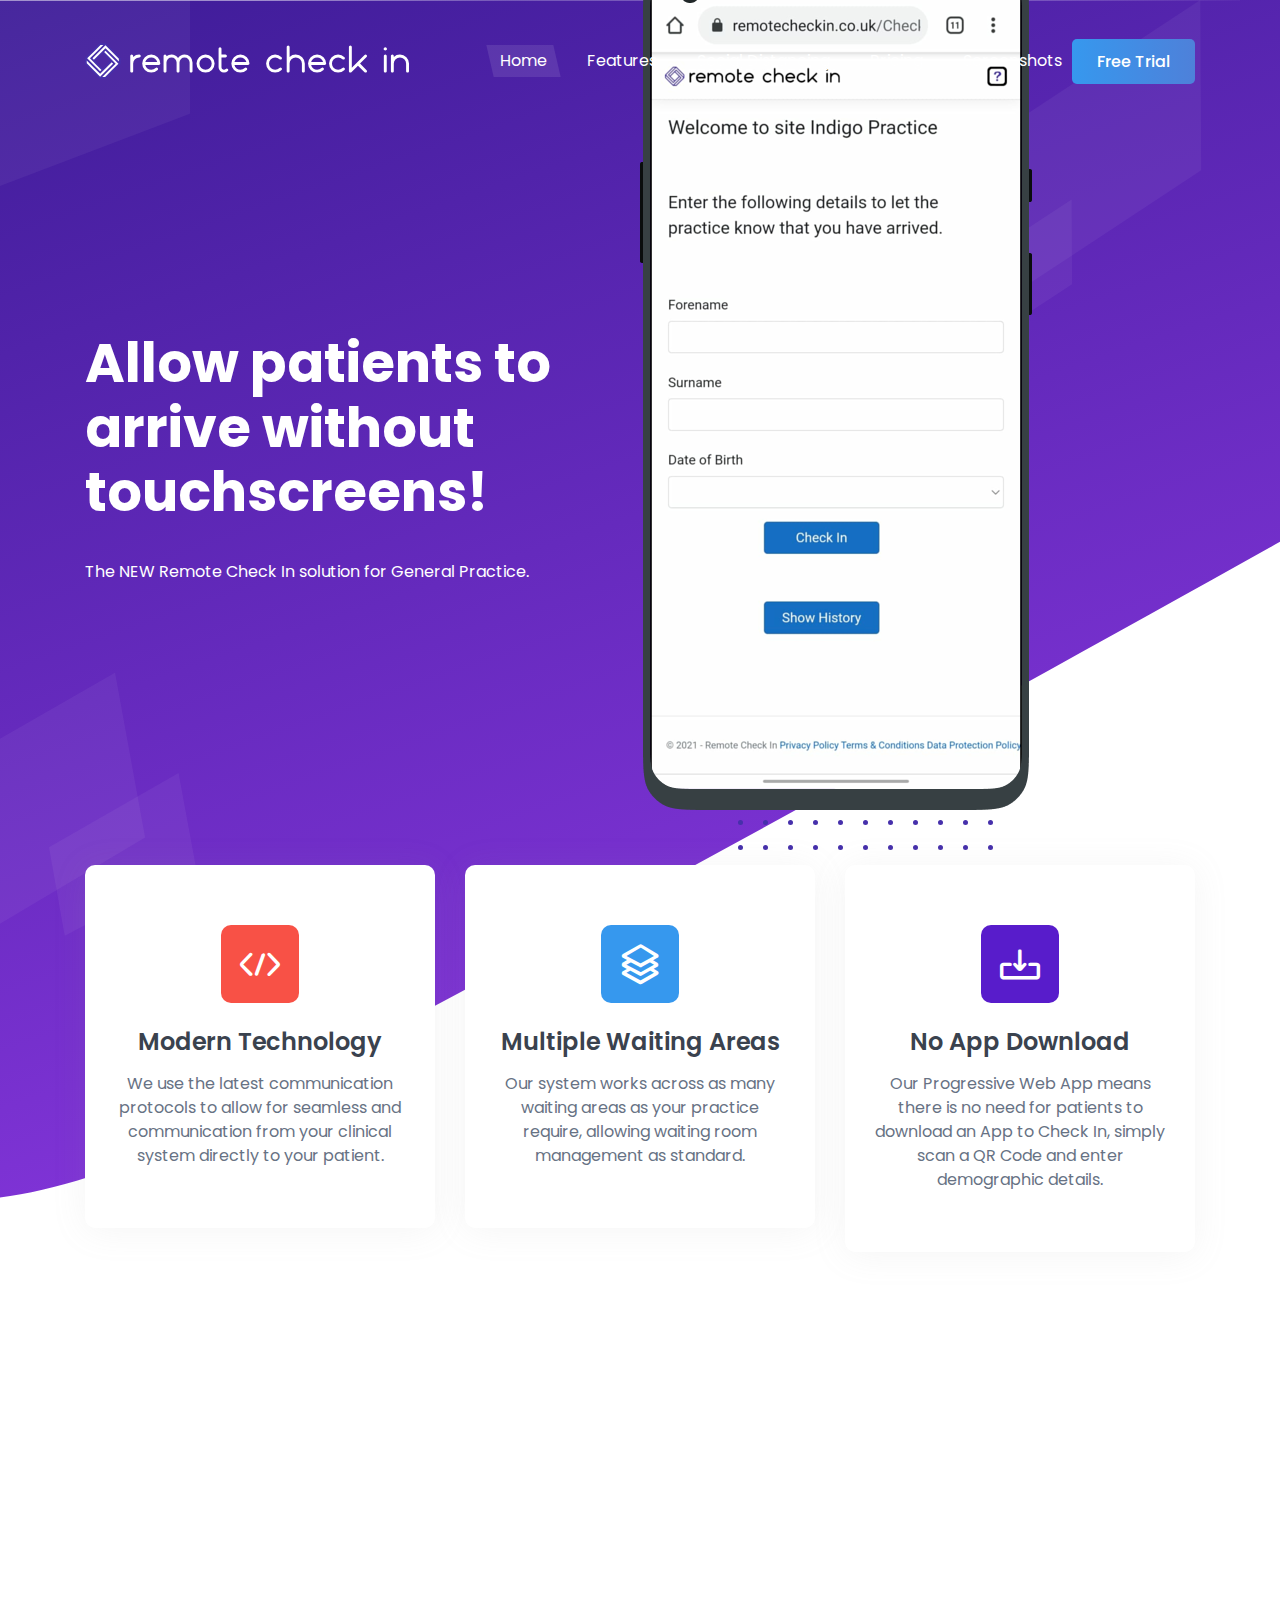
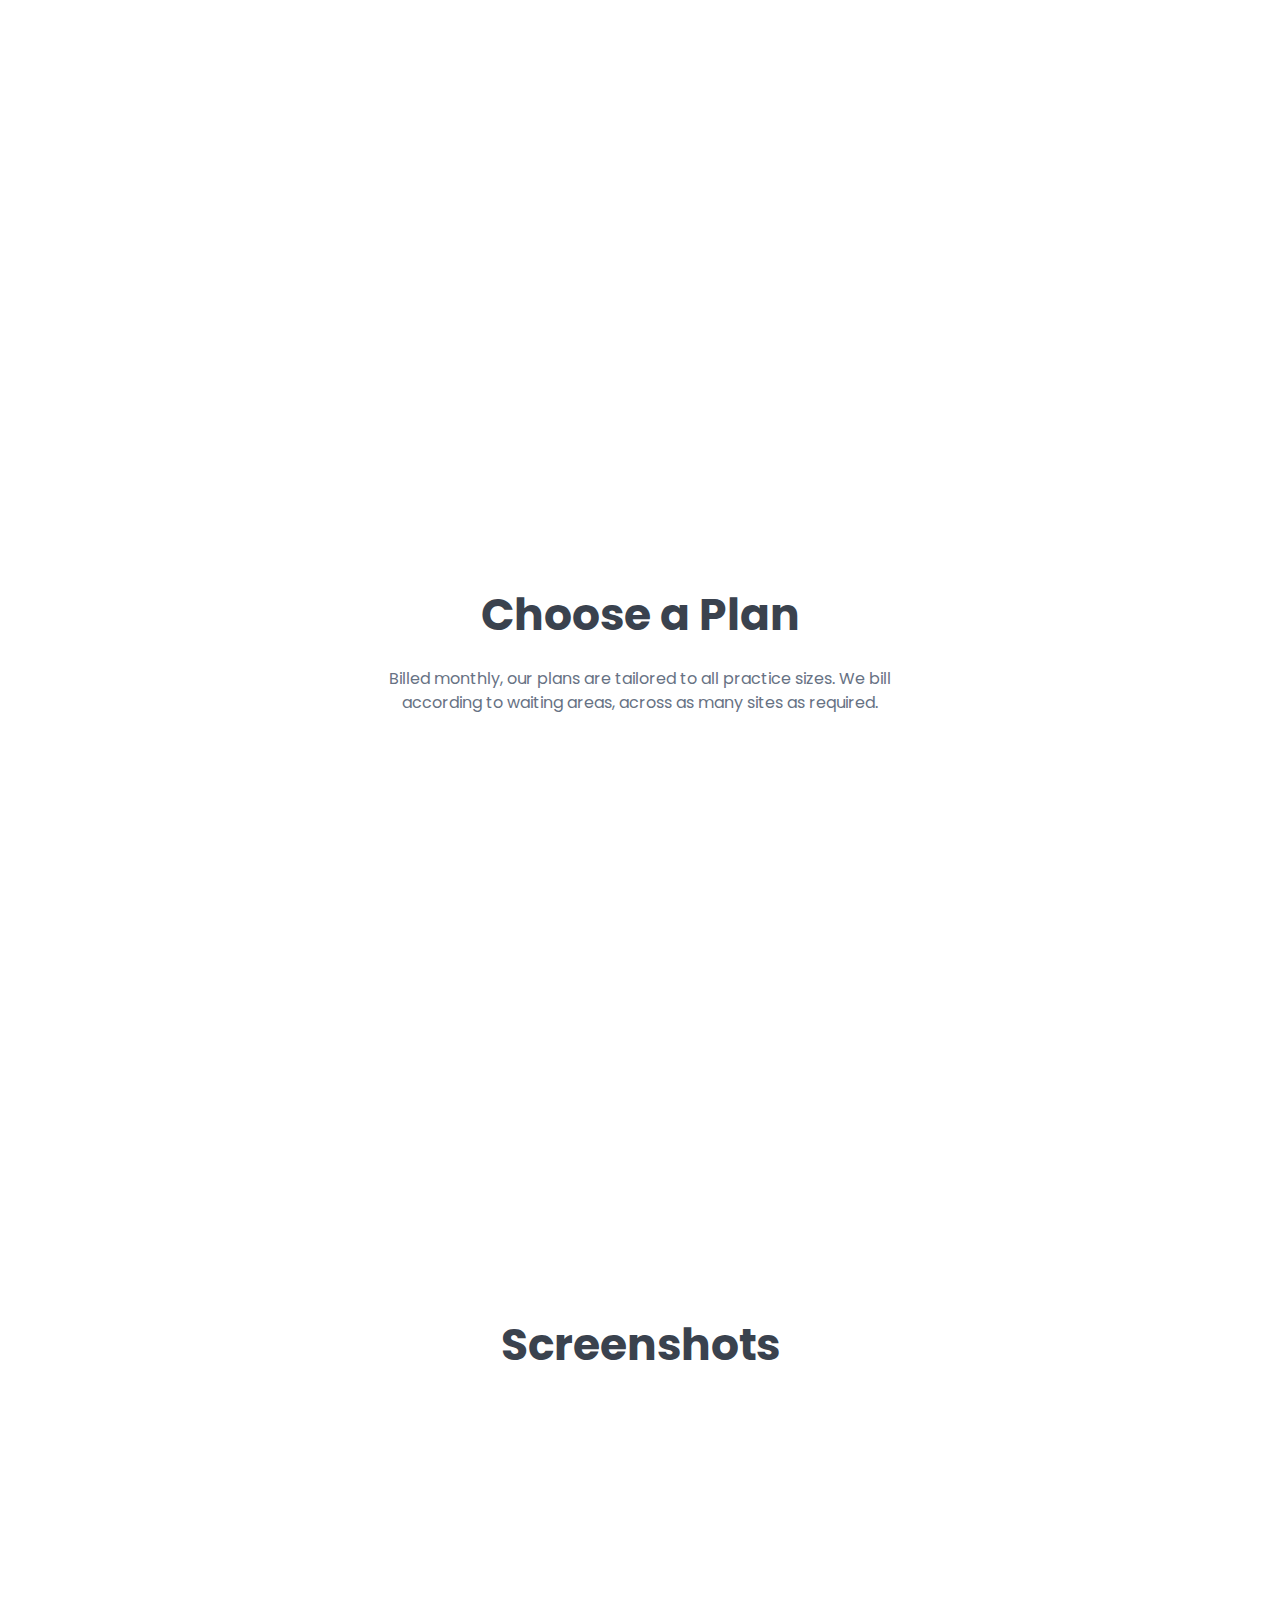
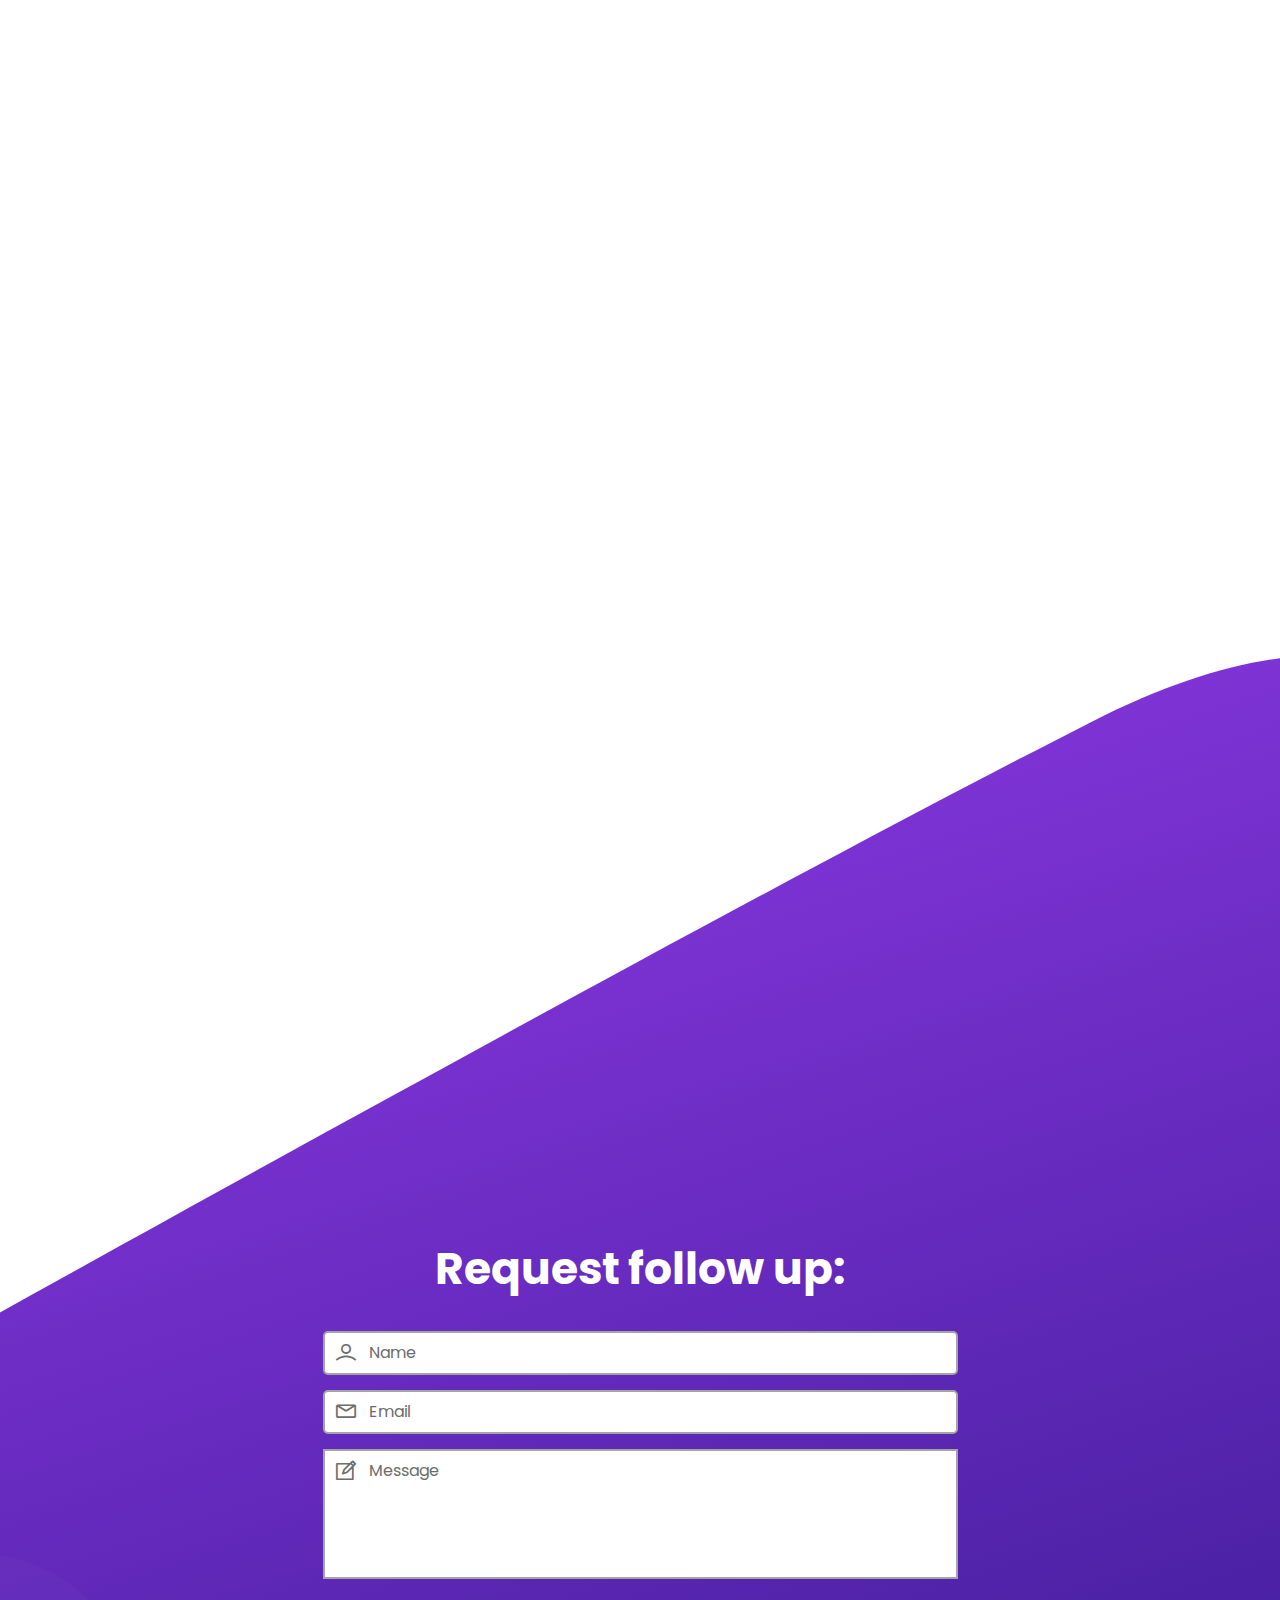
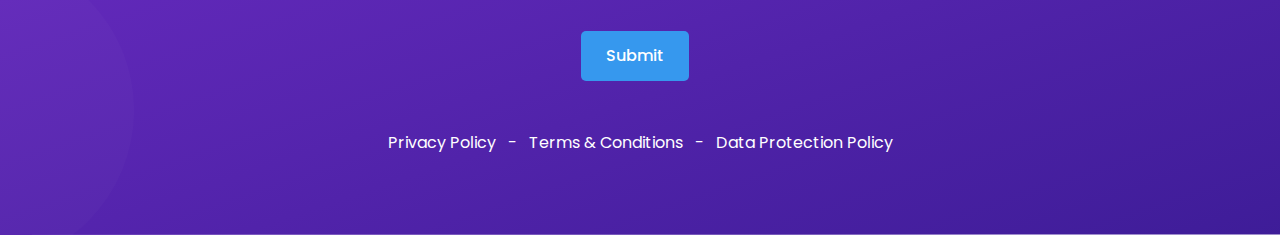
==== commit a0535c46: "Update index.html" ====
--- a/index.html
+++ b/index.html
@@ -120,7 +120,7 @@
             </div> <!-- container -->
             <div class="header_image d-flex align-items-end">
                 <div class="image wow fadeInRightBig" data-wow-duration="1.3s" data-wow-delay="1.8s">
-                    <img src="assets/images/header_app.png" alt="header App">
+                    <img src="assets/images/RCI-Phone.png" alt="header App">
                     <img src="assets/images/dots.svg" alt="dots" class="dots">
                 </div> <!-- image -->
             </div> <!-- header image -->
@@ -261,30 +261,20 @@
                 </div>
             </div> <!-- row -->
             <div class="row justify-content-center">
-                <div class="col-lg-4 col-md-8">
+                <div class="col-lg-6 col-md-8">
                     <div class="single_blog blog_1 mt-30 wow fadeInUp" data-wow-duration="1.3s" data-wow-delay="0.2s">
                         <div class="blog_image">
-                            <img src="assets/images/blog-1.jpg" alt="blog">
+                            <img src="assets/images/RCI-Phone.png" alt="blog">
                         </div>
                         <div class="blog_content">
                             <h4 class="blog_title"><a href="#">Pt Check In</a></h4>
                         </div>
                     </div> <!-- single blog -->
                 </div>
-                <div class="col-lg-4 col-md-8">
+                <div class="col-lg-6 col-md-8">
                     <div class="single_blog blog_1 mt-30 wow fadeInUp" data-wow-duration="1.3s" data-wow-delay="0.2s">
                         <div class="blog_image">
-                            <img src="assets/images/blog-2.jpg" alt="blog">
-                        </div>
-                        <div class="blog_content">
-                            <h4 class="blog_title"><a href="#">Pt Call In</a></h4>
-                        </div>
-                    </div> <!-- single blog -->
-                </div>
-                <div class="col-lg-4 col-md-8">
-                    <div class="single_blog blog_1 mt-30 wow fadeInUp" data-wow-duration="1.3s" data-wow-delay="0.2s">
-                        <div class="blog_image">
-                            <img src="assets/images/blog-3.jpg" alt="blog">
+                            <img src="assets/images/RCI-Desk.png" alt="blog">
                         </div>
                         <div class="blog_content">
                             <h4 class="blog_title"><a href="#">Reception Dashboard</a></h4>
--- a/assets/css/style.css
+++ b/assets/css/style.css
@@ -1780,7 +1780,7 @@
 
 .legal-area {
     position: relative;
-    top: -600px;
+    top: -650px;
     z-index: 9999;
   padding: 40px 50px 90px;
   -webkit-box-shadow: 0px 0px 18px 0px rgba(50, 77, 215, 0.14);
@@ -1788,8 +1788,24 @@
   box-shadow: 0px 0px 18px 0px rgba(50, 77, 215, 0.14);
   border-radius: 10px;
   background-color: #fff; }
+@media only screen and (min-width: 1400px) {
+    .legal-area {
+    top: -750px;
+      padding: 10px 30px 60px; } }
+
+@media only screen and (min-width: 992px) and (max-width: 1199px) {
+    .legal-area {
+    top: -550px;
+      padding: 10px 30px 60px; } }
+
+@media only screen and (min-width: 768px) and (max-width: 991px) {
+    .legal-area {
+    top: 50px;
+      padding: 10px 30px 60px; } }
+
   @media (max-width: 767px) {
     .legal-area {
+    top: 50px;
       padding: 10px 30px 60px; } }
 
 
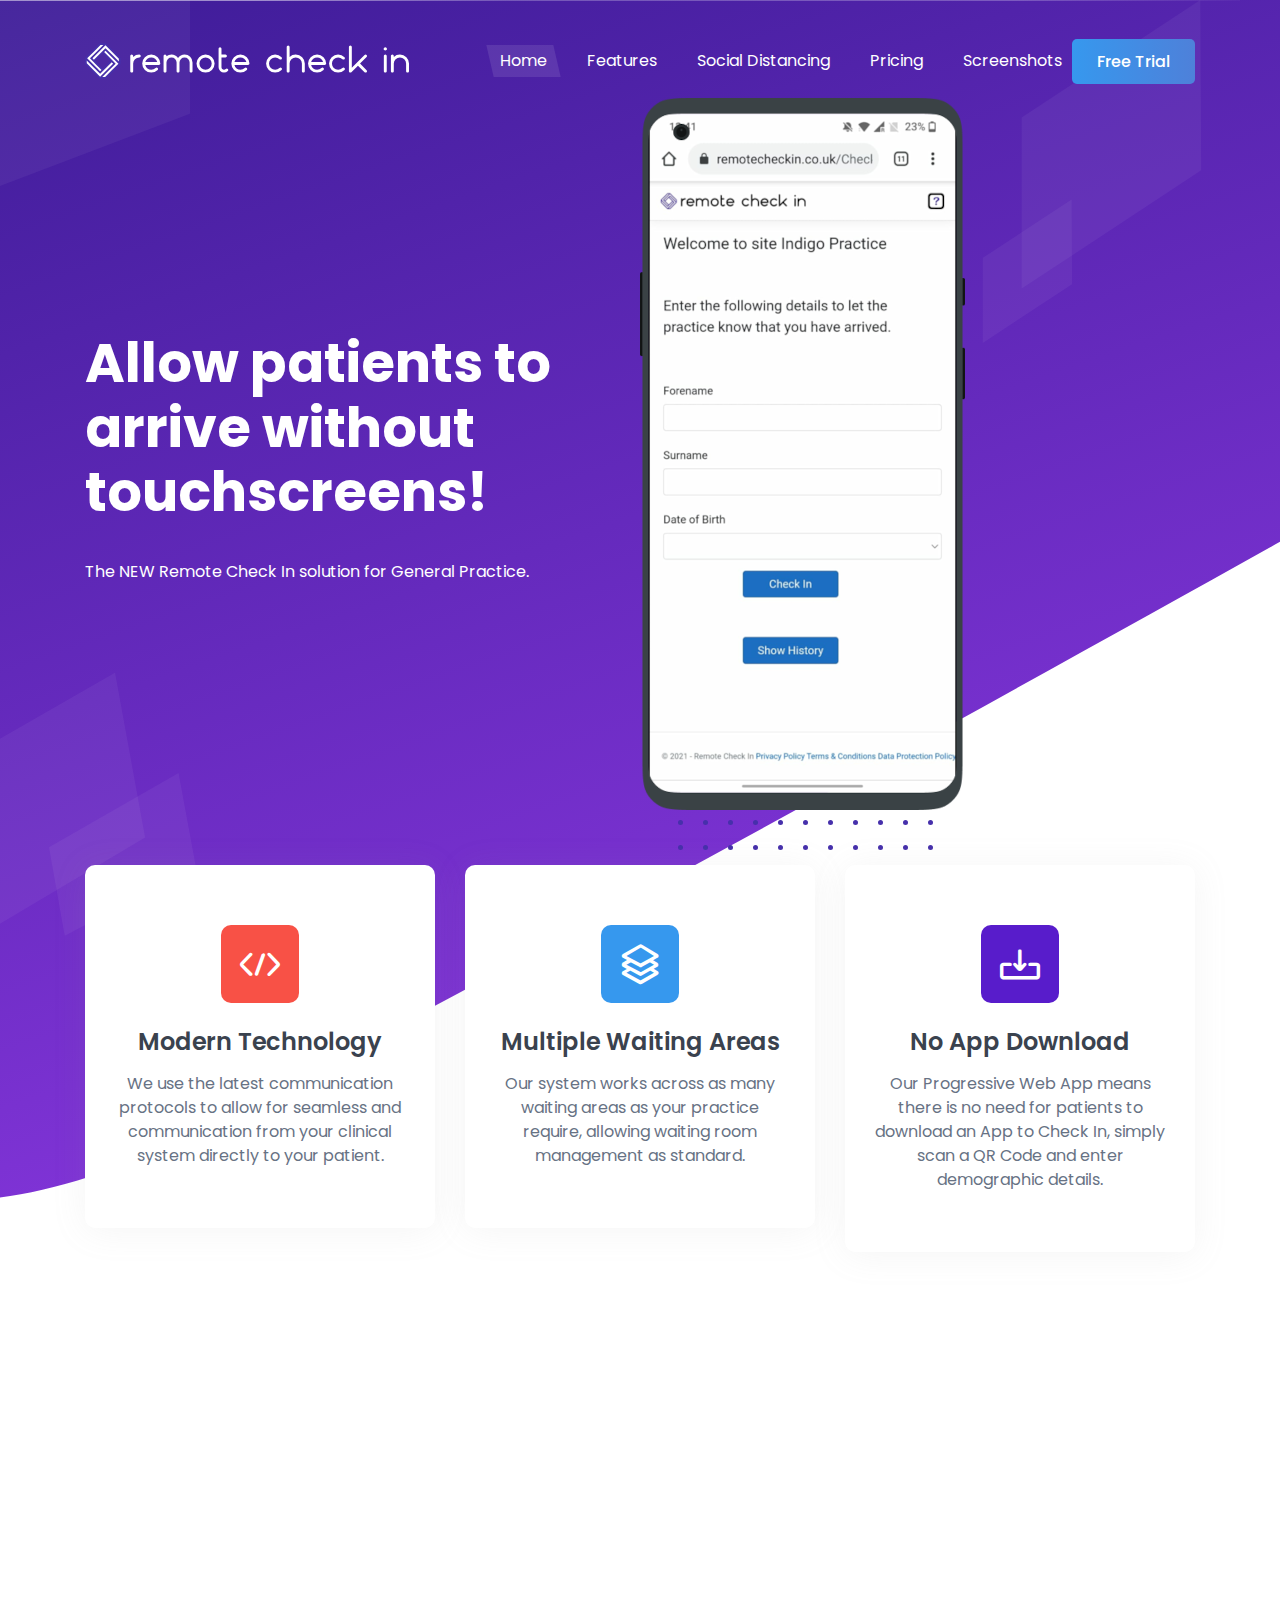
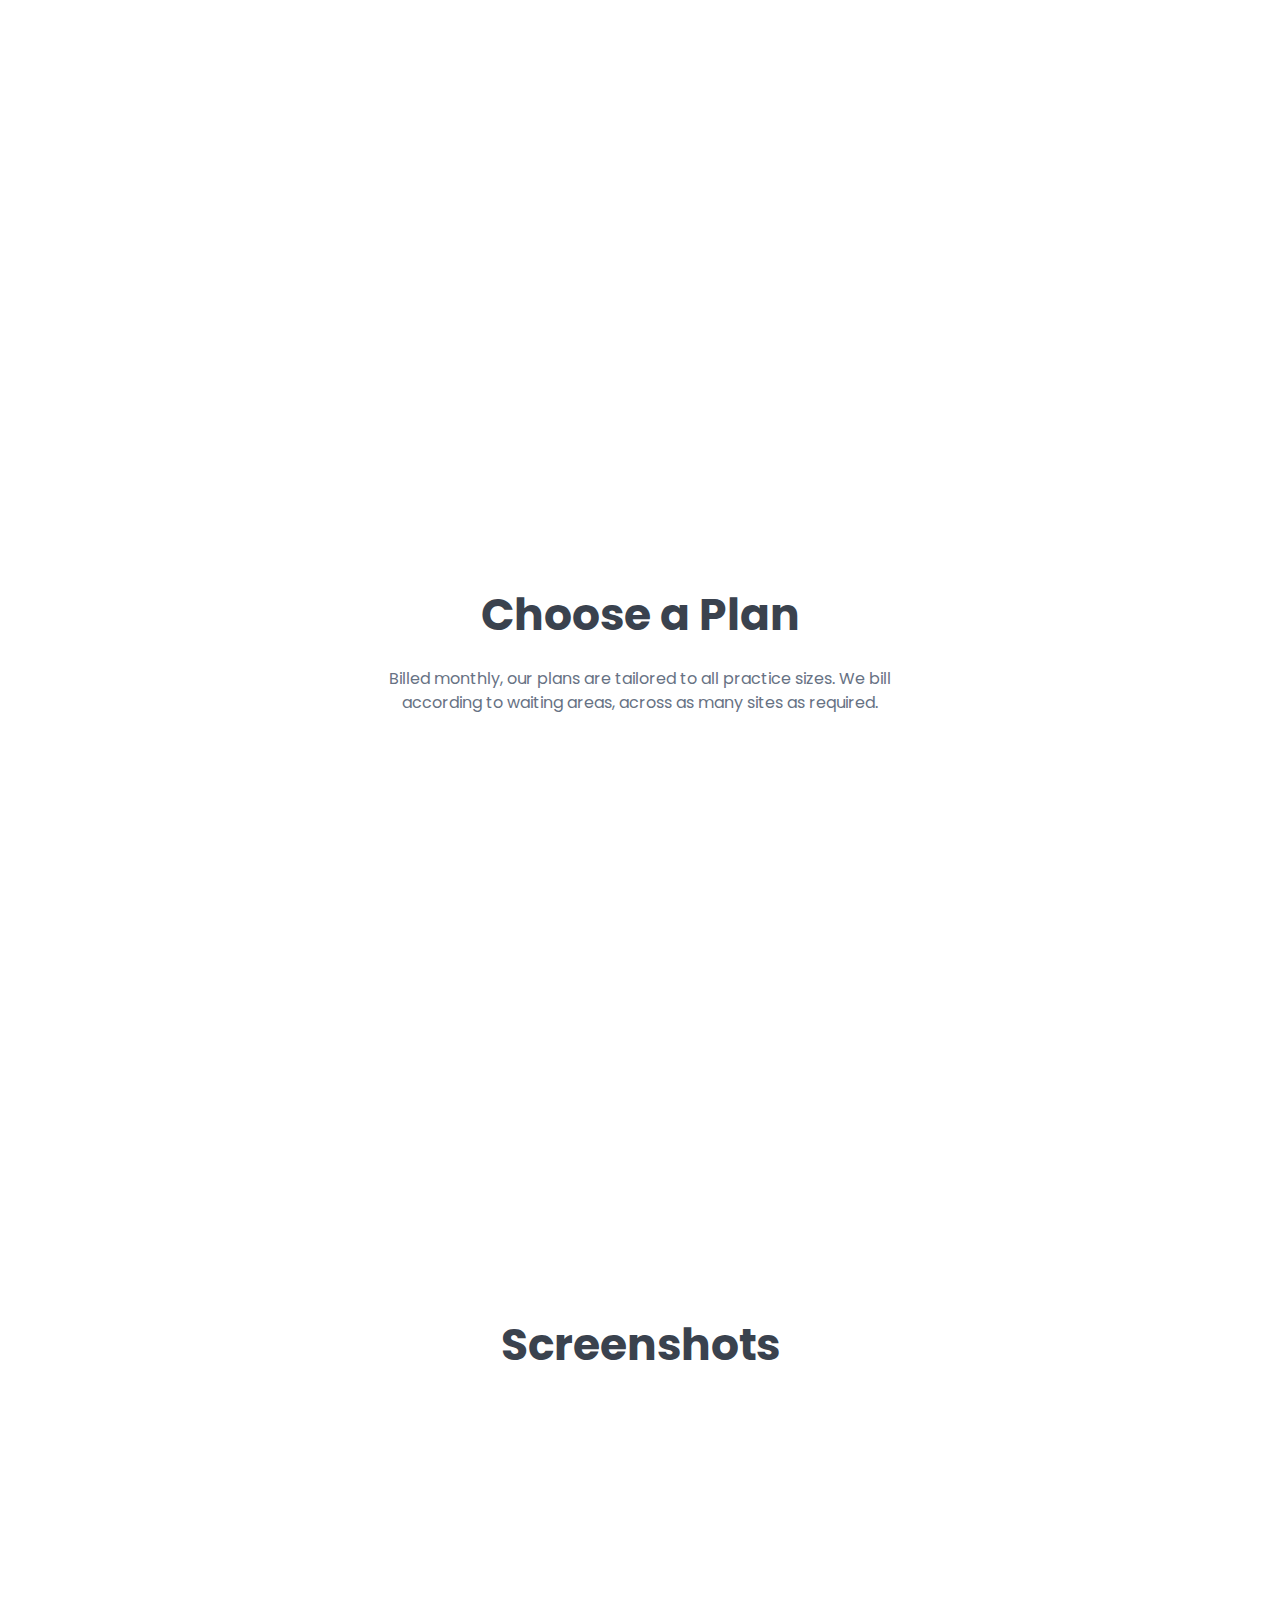
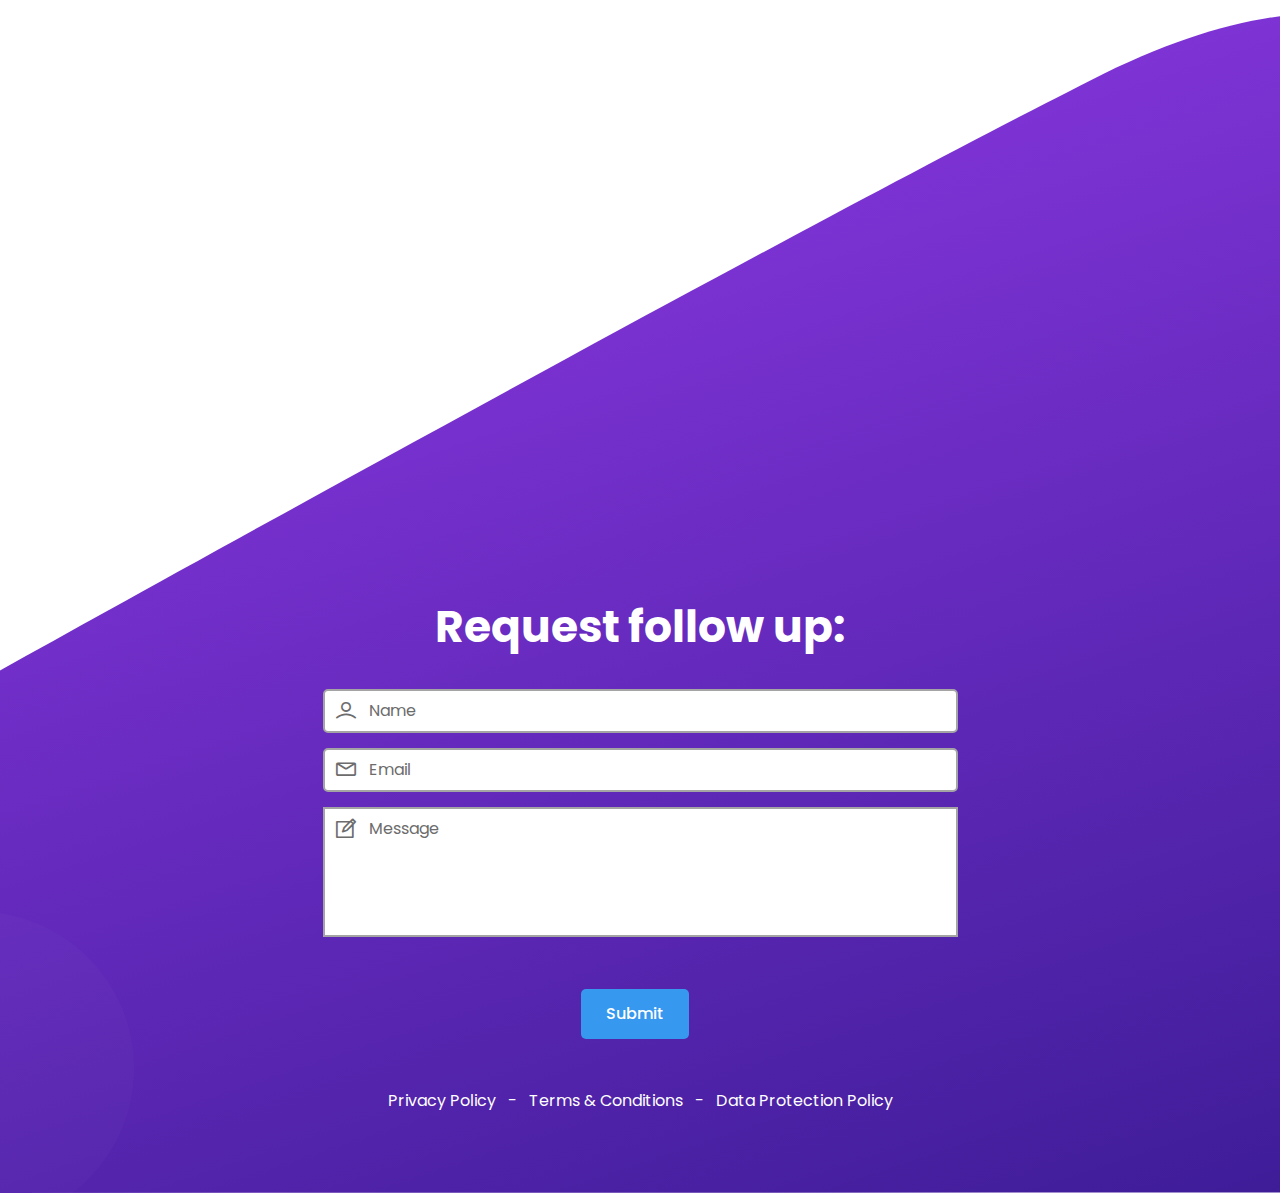
==== commit 94f6b41d: "More Screenshot Tweaks" ====
--- a/index.html
+++ b/index.html
@@ -264,7 +264,7 @@
                 <div class="col-lg-6 col-md-8">
                     <div class="single_blog blog_1 mt-30 wow fadeInUp" data-wow-duration="1.3s" data-wow-delay="0.2s">
                         <div class="blog_image">
-                            <img src="assets/images/RCI-Phone.png" alt="blog">
+                            <img src="assets/images/screenshot-2.png" alt="blog">
                         </div>
                         <div class="blog_content">
                             <h4 class="blog_title"><a href="#">Pt Check In</a></h4>
@@ -274,7 +274,7 @@
                 <div class="col-lg-6 col-md-8">
                     <div class="single_blog blog_1 mt-30 wow fadeInUp" data-wow-duration="1.3s" data-wow-delay="0.2s">
                         <div class="blog_image">
-                            <img src="assets/images/RCI-Desk.png" alt="blog">
+                            <img src="assets/images/screenshot-1.png" alt="blog">
                         </div>
                         <div class="blog_content">
                             <h4 class="blog_title"><a href="#">Reception Dashboard</a></h4>
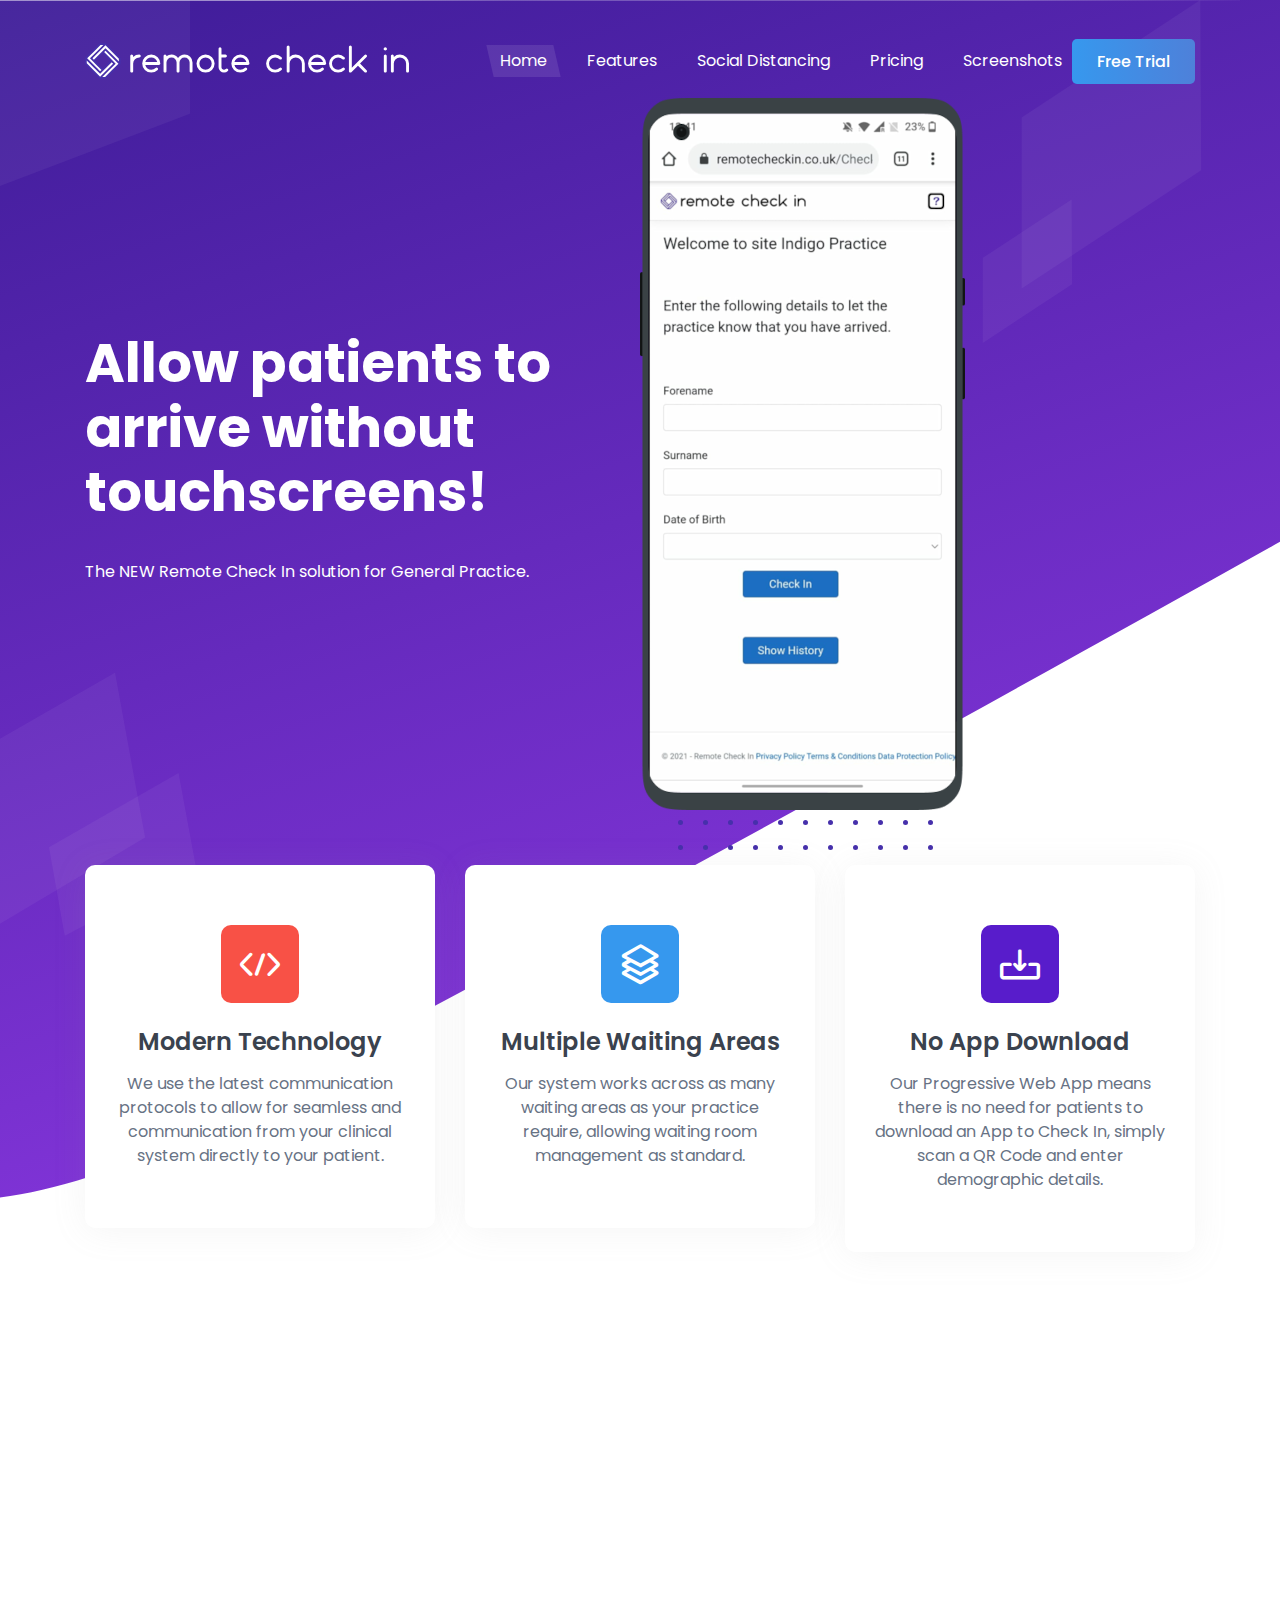
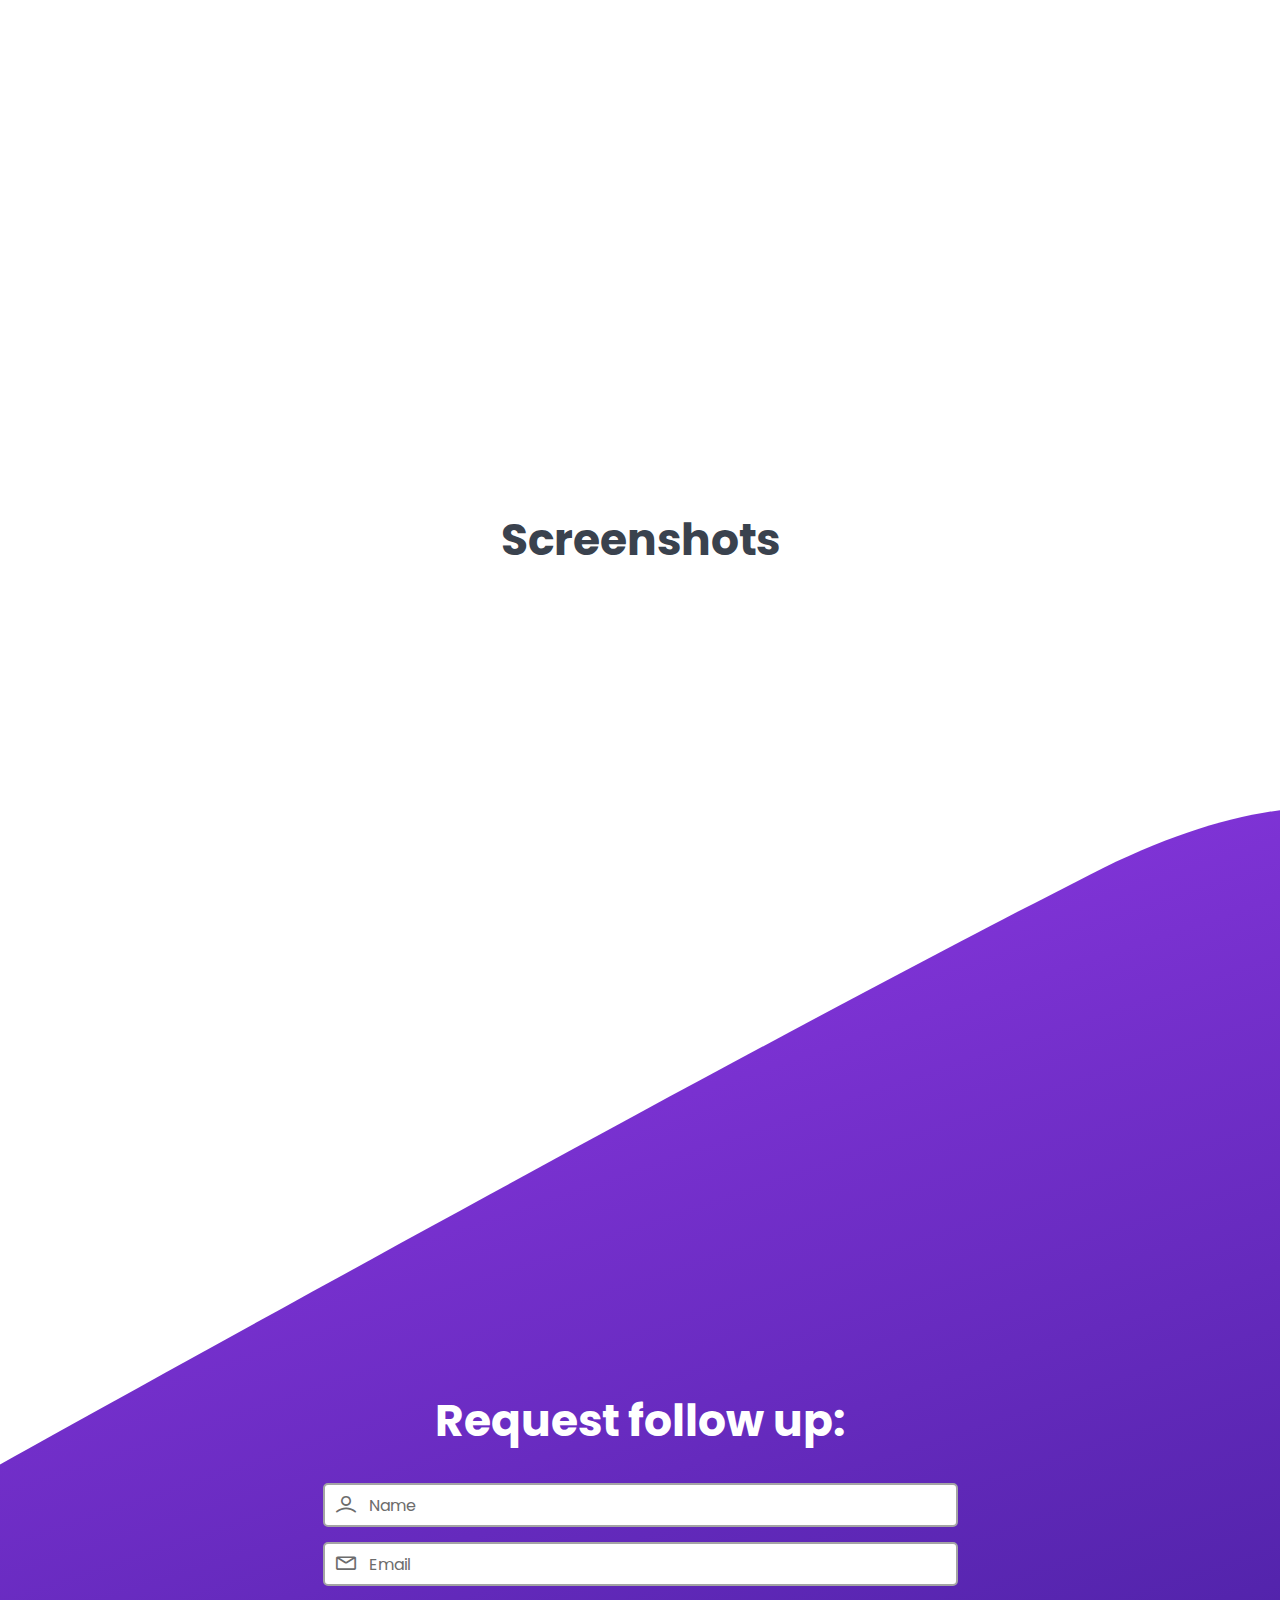
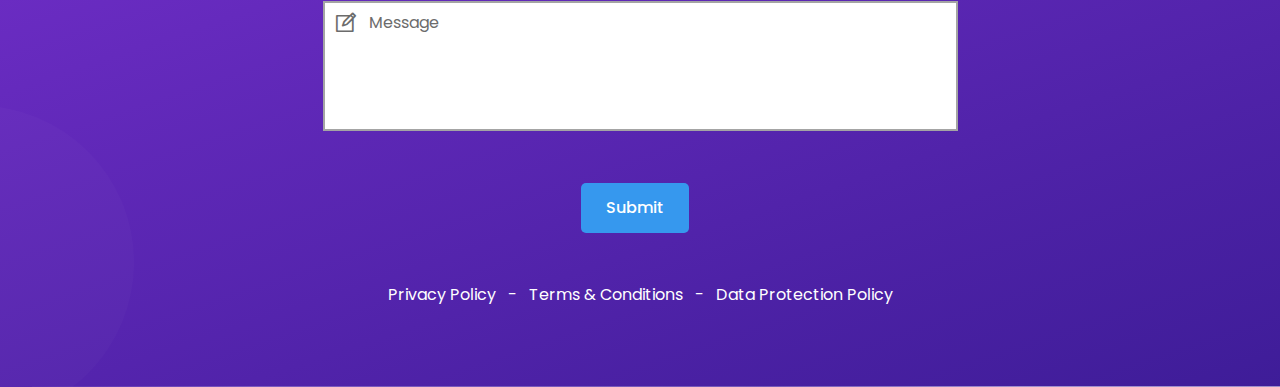
==== commit d3611024: "Better changes" ====
--- a/index.html
+++ b/index.html
@@ -196,7 +196,7 @@
 
     <!--====== ABOUT PART ENDS ======-->
     <!--====== PRICNG PART START ======-->
-
+<!--
     <section id="pricing" class="pricing_area mt-80 pt-75 pb-80">
         <div class="container">
             <div class="row justify-content-center">
@@ -204,9 +204,9 @@
                     <div class="section_title text-center pb-25">
                         <h4 class="title">Choose a Plan</h4>
                         <p>Billed monthly, our plans are tailored to all practice sizes. We bill according to waiting areas, across as many sites as required.</p>
-                    </div> <!-- section title -->
-                </div>
-            </div> <!-- row -->
+                    </div> 
+                </div>
+            </div> 
             <div class="row justify-content-center">
                 <div class="col-lg-4 col-md-8 col-sm-10">
                     <div class="single_pricing text-center pricing_color_1 mt-30 wow fadeInUp" data-wow-duration="1.3s" data-wow-delay="0.2s">
@@ -218,7 +218,7 @@
                         <div class="pricing_btn">
                             <a href="#" class="main-btn main-btn-2">Get Started</a>
                         </div>
-                    </div>  <!-- single pricing -->
+                    </div>  
                 </div>
                 <div class="col-lg-4 col-md-8 col-sm-10">
                     <div class="single_pricing text-center pricing_color_2 mt-30 wow fadeInUp" data-wow-duration="1.3s" data-wow-delay="0.5s">
@@ -230,7 +230,7 @@
                         <div class="pricing_btn">
                             <a href="#" class="main-btn main-btn-2">Get Started</a>
                         </div>
-                    </div>  <!-- single pricing -->
+                    </div>  
                 </div>
                 <div class="col-lg-4 col-md-8 col-sm-10">
                     <div class="single_pricing text-center pricing_color_3 mt-30 wow fadeInUp" data-wow-duration="1.3s" data-wow-delay="0.8s">
@@ -242,12 +242,12 @@
                         <div class="pricing_btn">
                             <a href="#" class="main-btn main-btn-2">Get Started</a>
                         </div>
-                    </div>  <!-- single pricing -->
-                </div>
-            </div> <!-- row -->
-        </div> <!-- container -->
-    </section>
-
+                    </div>  
+                </div>
+            </div> 
+        </div>
+    </section>
+-->
     <!--====== PRICNG PART ENDS ======-->
     <!--====== BLOG PART START ======-->
 
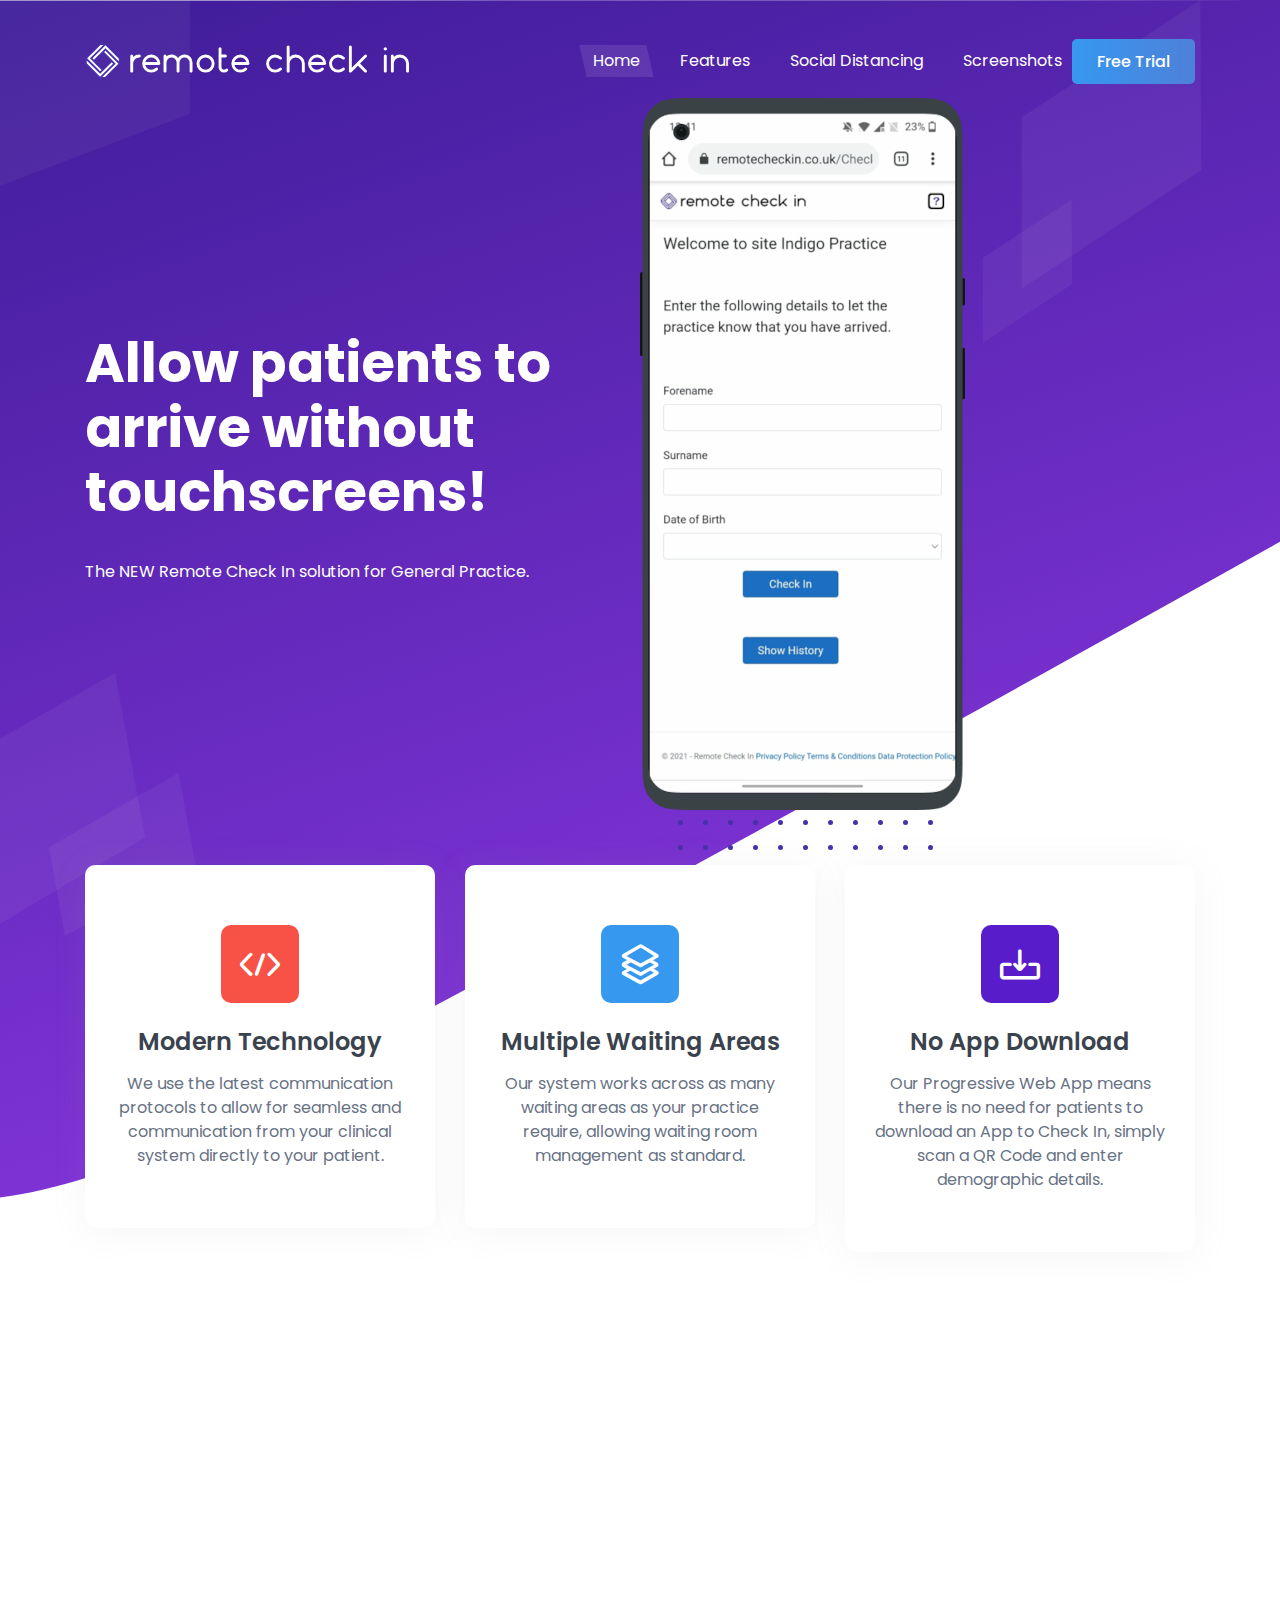
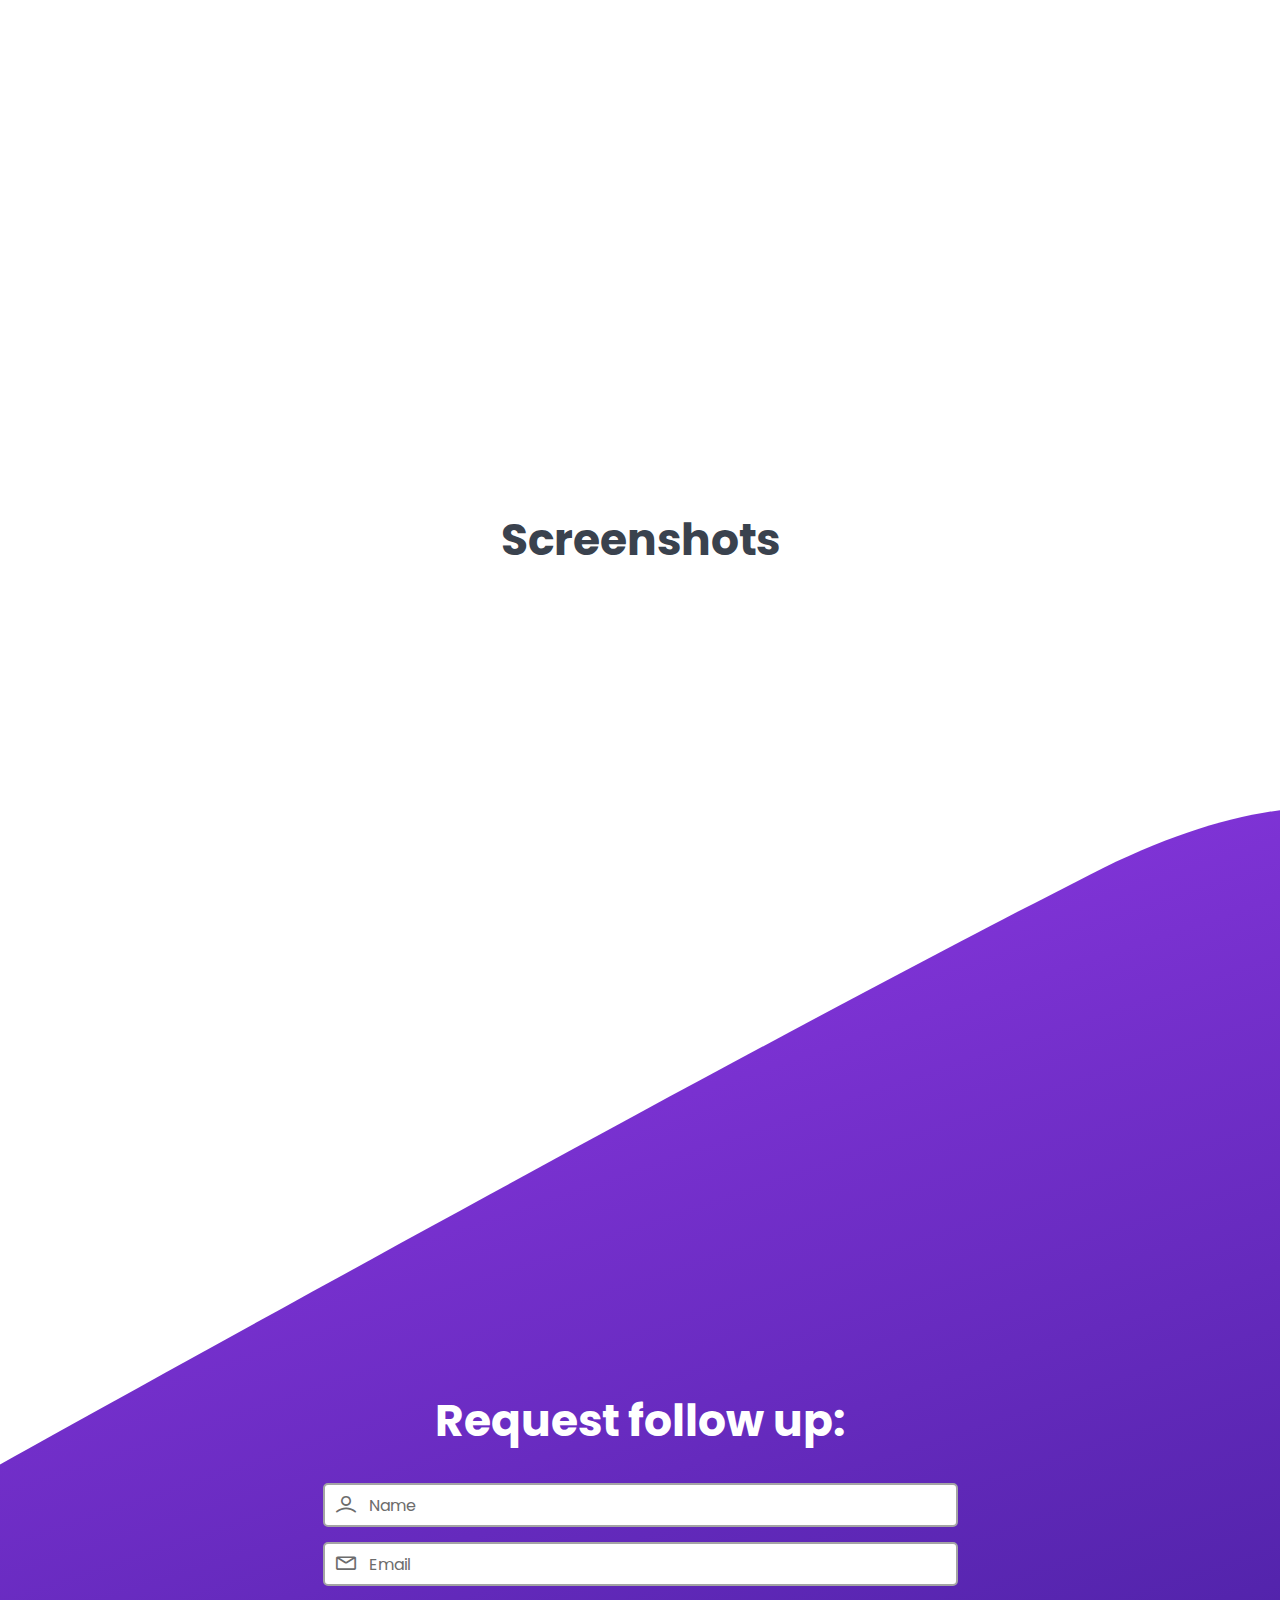
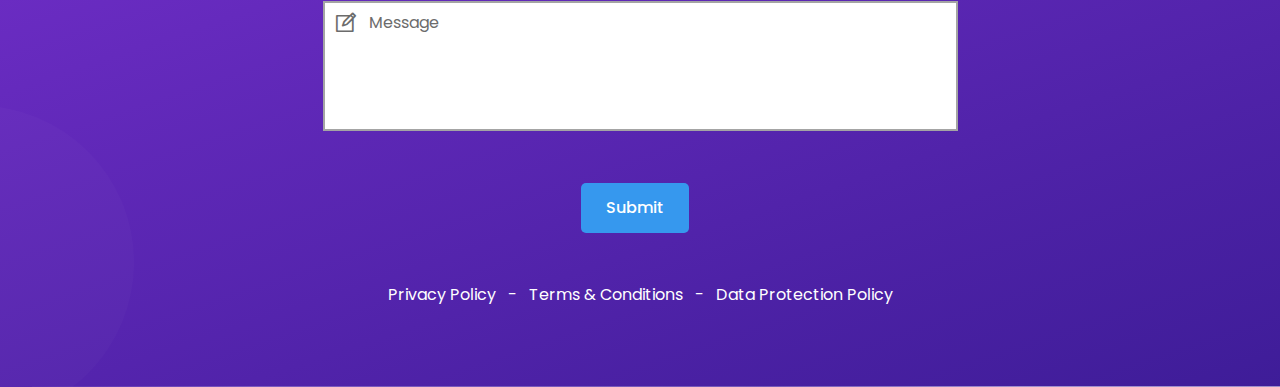
==== commit 0e6bd3f8: "More..." ====
--- a/index.html
+++ b/index.html
@@ -86,9 +86,11 @@
 					                <li class="nav-item">
 					                    <a class="page-scroll" href="#about">Social Distancing</a>
 					                </li>
+                                    <!--
                                     <li class="nav-item">
                                         <a class="page-scroll" href="#pricing">Pricing</a>
                                     </li>
+                                        -->
                                     <li class="nav-item">
                                         <a class="page-scroll" href="#blog">Screenshots</a>
                                     </li>
